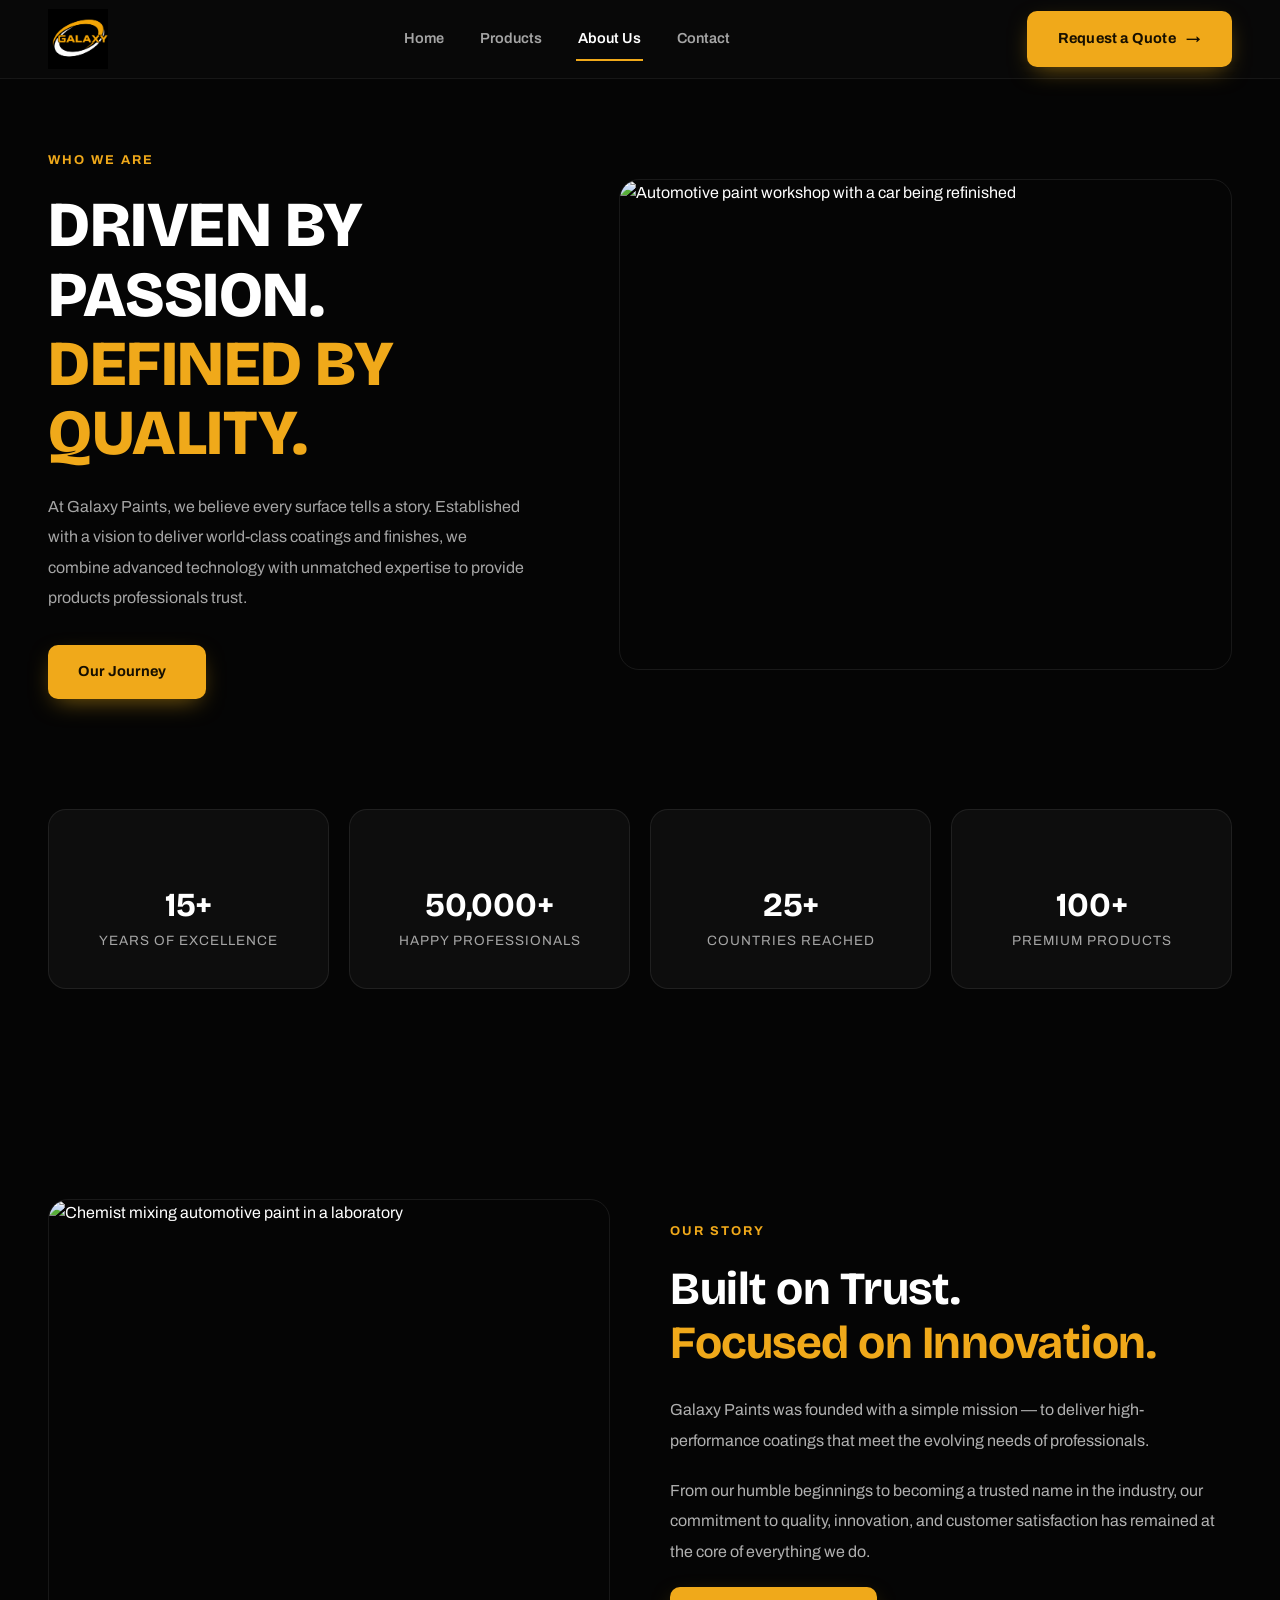
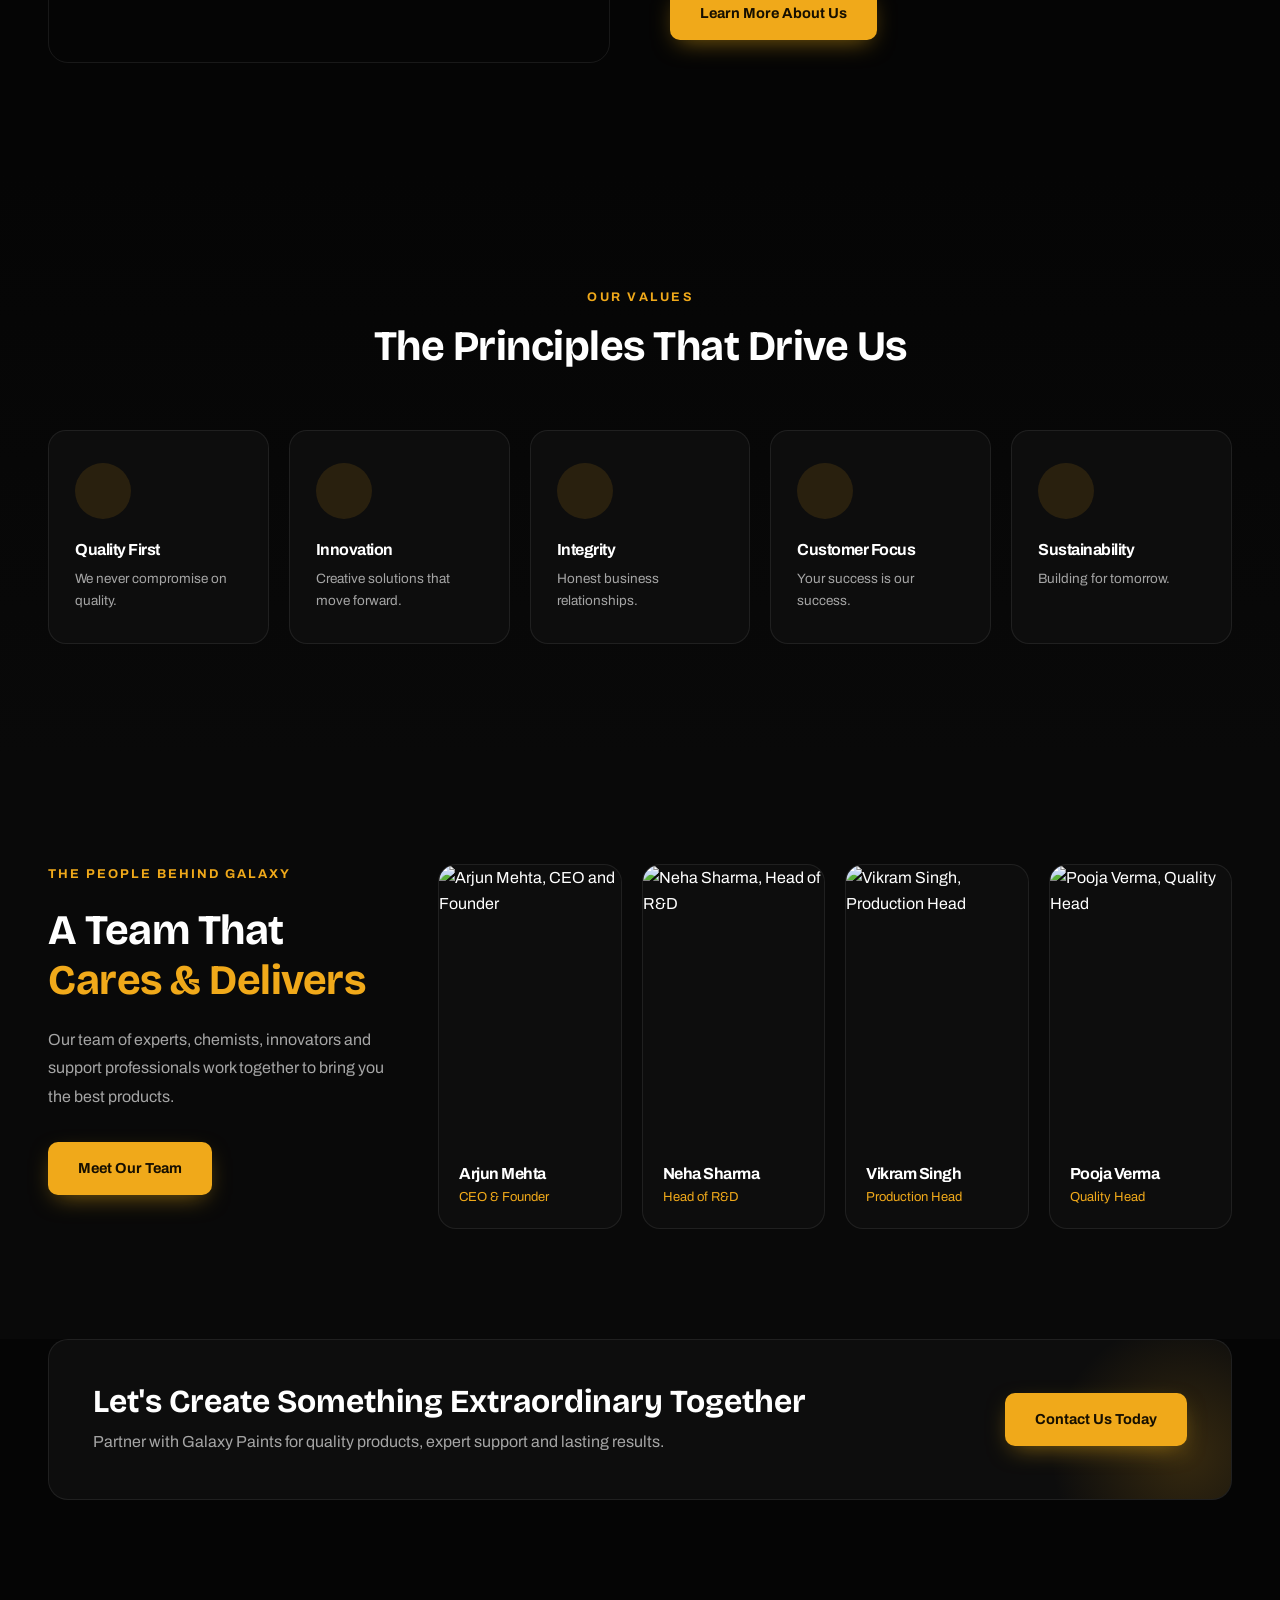
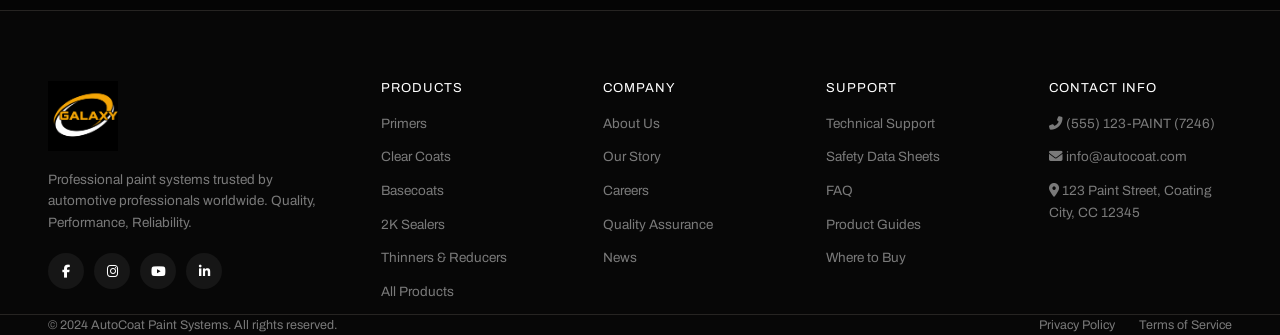
==== about.html @ 232f3007 "first commit" ====
<!DOCTYPE html>
<html lang="en">
<head>
<meta charset="UTF-8">
<meta name="viewport" content="width=device-width, initial-scale=1.0">
<title>About Us — AutoCoat Paint Systems | Professional Automotive Coatings</title>
<link rel="preconnect" href="https://fonts.googleapis.com">
<link rel="preconnect" href="https://fonts.gstatic.com" crossorigin>
<link href="https://fonts.googleapis.com/css2?family=Archivo+Black&family=Archivo:wght@400;500;600;700;800&family=Bricolage+Grotesque:opsz,wght@12..96,400;12..96,500;12..96,600;12..96,700&display=swap" rel="stylesheet">
<link rel="stylesheet" href="https://cdnjs.cloudflare.com/ajax/libs/font-awesome/6.5.1/css/all.min.css">
<link rel="stylesheet" href="https://cdn.jsdelivr.net/npm/remixicon@4.5.0/fonts/remixicon.css">
<link rel="stylesheet" href="https://cdn.jsdelivr.net/npm/swiper@11/swiper-bundle.min.css">
<link rel="stylesheet" href="style.css">
<style>
  /* =========================================================
     DESIGN TOKENS — same industrial black / molten gold system
     used across the Galaxy / AutoCoat site.
  ========================================================== */
  :root{
    --black:#050505;
    --black-soft:#0d0d0d;
    --black-card:#0d0d0d;
    --white:#fff;
    --gold:#f0a91a;
    --gold-light:#ffcf5c;
    --grey:#a5a5a5;
    --grey-dim:#7a7a7a;
    --gray-light:#b0b0b0;
    --border:rgba(255,255,255,.08);
    --radius:18px;
    --font-display:'Bricolage Grotesque', sans-serif;
    --font-heavy:'Archivo Black', sans-serif;
    --font-body:'Archivo', sans-serif;
  }
  *{margin:0;padding:0;box-sizing:border-box;}
  html{scroll-behavior:smooth;}
  body{font-family:var(--font-body);background:var(--black);color:var(--white);line-height:1.6;overflow-x:hidden;}
  img{max-width:100%;display:block;}
  a{text-decoration:none;color:inherit;}
  button{font-family:inherit;cursor:pointer;border:none;}
  h1,h2,h3,h4{font-family:var(--font-display);}
  .container{max-width:1280px;margin:0 auto;padding:0 48px;}

  /* ===== ENTRY / SLIDING SCROLL ANIMATIONS ===== */
  .fade-up{opacity:0;transform:translateY(42px);transition:opacity .9s cubic-bezier(.2,.7,.2,1), transform .9s cubic-bezier(.2,.7,.2,1);}
  .fade-up.in-view{opacity:1;transform:translateY(0);}
  .slide-left{opacity:0;transform:translateX(-60px);transition:opacity .9s cubic-bezier(.2,.7,.2,1), transform .9s cubic-bezier(.2,.7,.2,1);}
  .slide-left.in-view{opacity:1;transform:translateX(0);}
  .slide-right{opacity:0;transform:translateX(60px);transition:opacity .9s cubic-bezier(.2,.7,.2,1), transform .9s cubic-bezier(.2,.7,.2,1);}
  .slide-right.in-view{opacity:1;transform:translateX(0);}
  .zoom-in{opacity:0;transform:scale(.9);transition:opacity .8s ease, transform .8s ease;}
  .zoom-in.in-view{opacity:1;transform:scale(1);}
  .stagger > *{opacity:0;transform:translateY(30px);transition:opacity .65s ease, transform .65s ease;}
  .stagger.in-view > *{opacity:1;transform:translateY(0);}
  .stagger.in-view > *:nth-child(1){transition-delay:.04s;}
  .stagger.in-view > *:nth-child(2){transition-delay:.11s;}
  .stagger.in-view > *:nth-child(3){transition-delay:.18s;}
  .stagger.in-view > *:nth-child(4){transition-delay:.25s;}
  .stagger.in-view > *:nth-child(5){transition-delay:.32s;}

  @media (prefers-reduced-motion: reduce){
    *{animation-duration:.001s !important;transition:none !important;}
    .fade-up,.slide-left,.slide-right,.zoom-in,.stagger > *{opacity:1 !important;transform:none !important;}
  }

  @keyframes floatPulse{
    0%,100%{transform:translateY(0);}
    50%{transform:translateY(-7px);}
  }
  @keyframes heroPop{
    from{opacity:0;transform:translateY(30px);}
    to{opacity:1;transform:translateY(0);}
  }

  .about-page{background:var(--black);color:var(--white);}

  /* ---------- COMMON ---------- */
  .section-label{
    color:var(--gold);
    font-size:.8rem;
    font-weight:700;
    letter-spacing:2px;
    text-transform:uppercase;
    display:block;
    margin-bottom:20px;
  }

  .btn-primary{
    display:inline-flex;
    align-items:center;
    gap:10px;
    background:var(--gold);
    color:#160f00;
    padding:15px 30px;
    border-radius:10px;
    font-weight:700;
    font-size:14.5px;
    text-decoration:none;
    transition:.3s cubic-bezier(.2,.8,.2,1);
  }
  .btn-primary:hover{
    transform:translateY(-3px);
    background:var(--gold-light);
    box-shadow:0 12px 28px rgba(240,169,26,.35);
  }

  .about-hero,
  .story-section,
  .values-section,
  .team-section{
    padding:110px 0;
  }

  /* ---------- HERO ---------- */
  .about-hero{padding-top:150px;}
  .about-grid{
    display:grid;
    grid-template-columns:1fr 1.2fr;
    gap:60px;
    align-items:center;
  }

  .about-content h1{
    font-size:clamp(32px,5.2vw,64px);
    font-weight:800;
    line-height:1.08;
    margin-bottom:25px;
    text-transform:uppercase;
  }

  .about-content h1 span{
    color:var(--gold);
    display:block;
  }

  .about-content p{
    color:var(--grey);
    line-height:1.9;
    margin-bottom:32px;
    max-width:480px;
  }

  .about-image{border-radius:20px;overflow:hidden;border:1px solid var(--border);}
  .about-image img{
    width:100%;height:100%;object-fit:cover;
    aspect-ratio:4/3.2;
    transition:transform .8s ease;
  }
  .about-image:hover img{transform:scale(1.06);}

  /* ---------- STATS ---------- */
  .about-stats{padding-bottom:100px;}
  .stats-grid{
    display:grid;
    grid-template-columns:repeat(4,1fr);
    gap:20px;
  }
  .stat-card{
    background:var(--black-card);
    border:1px solid var(--border);
    border-radius:var(--radius);
    padding:36px 30px;
    text-align:center;
    transition:.35s;
  }
  .stat-card:hover{transform:translateY(-8px);border-color:var(--gold);}
  .stat-card i{
    color:var(--gold);font-size:2rem;
    display:inline-block;animation:floatPulse 3.6s ease-in-out infinite;
  }
  .stat-card h3{
    font-size:2.1rem;margin:16px 0 6px;font-weight:700;
  }
  .stat-card p{color:var(--grey);font-size:13.5px;text-transform:uppercase;letter-spacing:1px;}

  /* ---------- STORY ---------- */
  .story-grid{
    display:grid;
    grid-template-columns:1fr 1fr;
    gap:60px;
    align-items:center;
  }

  .story-image{border-radius:20px;overflow:hidden;border:1px solid var(--border);}
  .story-image img{
    width:100%;height:100%;object-fit:cover;aspect-ratio:4/3.3;
    transition:transform .8s ease;
  }
  .story-image:hover img{transform:scale(1.06);}

  .story-content h2{
    font-size:clamp(28px,3.6vw,46px);
    line-height:1.18;
    margin-bottom:25px;
    font-weight:700;
  }

  .story-content h2 span{
    color:var(--gold);
    display:block;
  }

  .story-content p{
    color:var(--gray-light);
    line-height:1.9;
    margin-bottom:20px;
  }

  /* ---------- VALUES ---------- */
  .values-section{background:linear-gradient(180deg, var(--black), #090909);}
  .section-heading{
    text-align:center;
    margin-bottom:60px;
    max-width:600px;
    margin-left:auto;
    margin-right:auto;
  }

  .section-heading span{
    color:var(--gold);
    font-weight:700;
    font-size:12.5px;
    letter-spacing:2.5px;
    text-transform:uppercase;
  }

  .section-heading h2{
    margin-top:15px;
    font-size:clamp(28px,3.6vw,42px);
    font-weight:700;
  }

  .values-grid{
    display:grid;
    grid-template-columns:repeat(5,1fr);
    gap:20px;
  }

  .value-card{
    background:var(--black-card);
    border:1px solid var(--border);
    border-radius:var(--radius);
    padding:32px 26px;
    transition:.35s;
  }
  .value-card:hover{transform:translateY(-8px);border-color:var(--gold);}

  .value-card i{
    color:var(--gold);font-size:2rem;
    width:56px;height:56px;border-radius:50%;background:rgba(240,169,26,.12);
    display:flex;align-items:center;justify-content:center;
    animation:floatPulse 3.8s ease-in-out infinite;
  }

  .value-card h4{
    margin:22px 0 10px;font-size:16px;font-weight:700;font-family:var(--font-body);
  }
  .value-card p{color:var(--grey);font-size:13.5px;line-height:1.6;}

  /* ---------- TEAM ---------- */
  .team-section{background:#090909;}
  .team-layout{
    display:grid;
    grid-template-columns:350px 1fr;
    gap:40px;
  }

  .team-intro h2{
    font-size:clamp(26px,3.4vw,42px);
    margin-bottom:20px;
    font-weight:700;
    line-height:1.2;
  }

  .team-intro h2 span{
    color:var(--gold);
    display:block;
  }

  .team-intro p{
    color:var(--grey);
    margin-bottom:30px;
    line-height:1.8;
  }

  .team-grid{
    display:grid;
    grid-template-columns:repeat(4,1fr);
    gap:20px;
  }

  .team-card{
    background:var(--black-card);
    border:1px solid var(--border);
    border-radius:var(--radius);
    overflow:hidden;
    transition:.35s;
  }
  .team-card:hover{transform:translateY(-8px);border-color:var(--gold);}

  .team-card img{
    width:100%;
    height:280px;
    object-fit:cover;
    transition:transform .6s ease;
  }
  .team-card:hover img{transform:scale(1.08);}

  .team-card h4{
    padding:20px 20px 4px;
    font-size:16px;
    font-weight:700;
    font-family:var(--font-body);
  }

  .team-card span{
    color:var(--gold);
    display:block;
    padding:0 20px 20px;
    font-size:13px;
  }

  /* ---------- CTA ---------- */
  .about-cta{
    padding-bottom:110px;
  }

  .cta-box{
    position:relative;
    background:var(--black-card);
    border:1px solid var(--border);
    border-radius:20px;
    padding:44px;
    display:flex;
    justify-content:space-between;
    align-items:center;
    gap:30px;
    overflow:hidden;
  }
  .cta-box::before{
    content:"";
    position:absolute;
    inset:auto -8% -60% auto;
    width:280px;height:280px;border-radius:50%;
    background:radial-gradient(circle, rgba(240,169,26,.18), transparent 68%);
    pointer-events:none;
  }

  .cta-box h3{
    font-size:clamp(22px,2.6vw,32px);
    margin-bottom:10px;
    font-weight:700;
    position:relative;
  }

  .cta-box p{color:var(--grey);position:relative;}
  .cta-box a{position:relative;flex:0 0 auto;}

  /* ---------- BACK TO TOP ---------- */
  .back-to-top{
    position:fixed;bottom:26px;right:26px;width:46px;height:46px;border-radius:50%;
    background:var(--gold);color:#160f00;display:flex;align-items:center;justify-content:center;
    font-size:19px;cursor:pointer;opacity:0;visibility:hidden;transition:.3s;z-index:200;
    box-shadow:0 8px 20px rgba(0,0,0,.4);
  }
  .back-to-top.show{opacity:1;visibility:visible;}
  .back-to-top:hover{background:var(--gold-light);transform:translateY(-3px);}
  .back-to-top:focus-visible,a:focus-visible,button:focus-visible{
    outline:2px solid var(--gold);outline-offset:2px;
  }

  /* ---------- MOBILE ---------- */
  @media(max-width:1100px){
    .values-grid{grid-template-columns:repeat(3,1fr);}
  }
  @media(max-width:991px){
    .container{padding:0 28px;}
    .about-hero,.story-section,.values-section,.team-section{padding:80px 0;}
    .about-hero{padding-top:120px;}

    .about-grid,
    .story-grid,
    .team-layout{
      grid-template-columns:1fr;
    }

    .about-content h1{
      font-size:2.6rem;
    }

    .story-content h2,
    .team-intro h2,
    .section-heading h2{
      font-size:2rem;
    }

    .stats-grid{
      grid-template-columns:repeat(2,1fr);
    }

    .values-grid{
      grid-template-columns:repeat(2,1fr);
    }

    .team-grid{
      grid-template-columns:repeat(2,1fr);
    }

    .cta-box{
      flex-direction:column;
      gap:25px;
      text-align:center;
    }
  }

  @media(max-width:576px){
    .container{padding:0 20px;}
    .team-grid{
      grid-template-columns:1fr;
    }

    .stats-grid{
      grid-template-columns:1fr;
    }

    .values-grid{
      grid-template-columns:1fr;
    }

    .about-content h1{
      font-size:2.1rem;
    }
    .about-content p{max-width:none;}
    .cta-box{padding:32px 24px;}
    .team-card img{height:240px;}
  }
</style>
</head>
<body>

<div id="site-header"></div>

<main class="about-page">

    <!-- ABOUT HERO -->
    <section class="about-hero">
        <div class="container">

            <div class="about-grid">

                <div class="about-content slide-left">

                    <span class="section-label">
                        WHO WE ARE
                    </span>

                    <h1>
                        Driven by Passion.
                        <span>Defined by Quality.</span>
                    </h1>

                    <p>
                        At Galaxy Paints, we believe every surface tells a story.
                        Established with a vision to deliver world-class coatings and
                        finishes, we combine advanced technology with unmatched expertise
                        to provide products professionals trust.
                    </p>

                    <a href="#" class="btn-primary">
                        Our Journey
                        <i class="ri-arrow-right-line"></i>
                    </a>

                </div>

                <div class="about-image slide-right">
                    <img src="https://images.unsplash.com/photo-1580273916550-e323be2ae537?w=1000&q=80&auto=format&fit=crop" alt="Automotive paint workshop with a car being refinished">
                </div>

            </div>

        </div>
    </section>

    <!-- STATS -->
    <section class="about-stats">
        <div class="container">

            <div class="stats-grid stagger">

                <div class="stat-card">
                    <i class="ri-trophy-line"></i>
                    <h3>15+</h3>
                    <p>Years of Excellence</p>
                </div>

                <div class="stat-card">
                    <i class="ri-building-4-line"></i>
                    <h3>50,000+</h3>
                    <p>Happy Professionals</p>
                </div>

                <div class="stat-card">
                    <i class="ri-global-line"></i>
                    <h3>25+</h3>
                    <p>Countries Reached</p>
                </div>

                <div class="stat-card">
                    <i class="ri-flask-line"></i>
                    <h3>100+</h3>
                    <p>Premium Products</p>
                </div>

            </div>

        </div>
    </section>

    <!-- STORY -->
    <section class="story-section">

        <div class="container">

            <div class="story-grid">

                <div class="story-image slide-left">
                    <img src="https://images.unsplash.com/photo-1615906655593-ad0386982a0f?w=1000&q=80&auto=format&fit=crop" alt="Chemist mixing automotive paint in a laboratory">
                </div>

                <div class="story-content slide-right">

                    <span class="section-label">
                        OUR STORY
                    </span>

                    <h2>
                        Built on Trust.
                        <span>Focused on Innovation.</span>
                    </h2>

                    <p>
                        Galaxy Paints was founded with a simple mission — to deliver
                        high-performance coatings that meet the evolving needs of
                        professionals.
                    </p>

                    <p>
                        From our humble beginnings to becoming a trusted name in the
                        industry, our commitment to quality, innovation, and customer
                        satisfaction has remained at the core of everything we do.
                    </p>

                    <a href="#" class="btn-primary">
                        Learn More About Us
                    </a>

                </div>

            </div>

        </div>

    </section>

    <!-- VALUES -->
    <section class="values-section">

        <div class="container">

            <div class="section-heading fade-up">
                <span>OUR VALUES</span>
                <h2>The Principles That Drive Us</h2>
            </div>

            <div class="values-grid stagger">

                <div class="value-card">
                    <i class="ri-shield-check-line"></i>
                    <h4>Quality First</h4>
                    <p>We never compromise on quality.</p>
                </div>

                <div class="value-card">
                    <i class="ri-lightbulb-flash-line"></i>
                    <h4>Innovation</h4>
                    <p>Creative solutions that move forward.</p>
                </div>

                <div class="value-card">
                    <i class="ri-hand-heart-line"></i>
                    <h4>Integrity</h4>
                    <p>Honest business relationships.</p>
                </div>

                <div class="value-card">
                    <i class="ri-team-line"></i>
                    <h4>Customer Focus</h4>
                    <p>Your success is our success.</p>
                </div>

                <div class="value-card">
                    <i class="ri-leaf-line"></i>
                    <h4>Sustainability</h4>
                    <p>Building for tomorrow.</p>
                </div>

            </div>

        </div>

    </section>

    <!-- TEAM -->
    <section class="team-section">

        <div class="container">

            <div class="team-layout">

                <div class="team-intro fade-up">

                    <span class="section-label">
                        THE PEOPLE BEHIND GALAXY
                    </span>

                    <h2>
                        A Team That
                        <span>Cares &amp; Delivers</span>
                    </h2>

                    <p>
                        Our team of experts, chemists, innovators and support
                        professionals work together to bring you the best products.
                    </p>

                    <a href="#" class="btn-primary">
                        Meet Our Team
                    </a>

                </div>

                <div class="team-grid stagger">

                    <div class="team-card">
                        <img src="https://images.unsplash.com/photo-1560250097-0b93528c311a?w=500&q=80&auto=format&fit=crop" alt="Arjun Mehta, CEO and Founder">
                        <h4>Arjun Mehta</h4>
                        <span>CEO &amp; Founder</span>
                    </div>

                    <div class="team-card">
                        <img src="https://images.unsplash.com/photo-1573497019940-1c28c88b4f3e?w=500&q=80&auto=format&fit=crop" alt="Neha Sharma, Head of R&D">
                        <h4>Neha Sharma</h4>
                        <span>Head of R&amp;D</span>
                    </div>

                    <div class="team-card">
                        <img src="https://images.unsplash.com/photo-1519085360753-af0119f7cbe7?w=500&q=80&auto=format&fit=crop" alt="Vikram Singh, Production Head">
                        <h4>Vikram Singh</h4>
                        <span>Production Head</span>
                    </div>

                    <div class="team-card">
                        <img src="https://images.unsplash.com/photo-1580489944761-15a19d654956?w=500&q=80&auto=format&fit=crop" alt="Pooja Verma, Quality Head">
                        <h4>Pooja Verma</h4>
                        <span>Quality Head</span>
                    </div>

                </div>

            </div>

        </div>

    </section>

    <!-- CTA -->
    <section class="about-cta">

        <div class="container">

            <div class="cta-box zoom-in">

                <div>
                    <h3>
                        Let's Create Something Extraordinary Together
                    </h3>

                    <p>
                        Partner with Galaxy Paints for quality products,
                        expert support and lasting results.
                    </p>
                </div>

                <a href="#contact" class="btn-primary">
                    Contact Us Today
                </a>

            </div>

        </div>

    </section>

</main>
<div id="site-footer"></div>

<button class="back-to-top" id="backToTop" aria-label="Back to top">&uarr;</button>
<script src="https://cdn.jsdelivr.net/npm/swiper@11/swiper-bundle.min.js"></script>
<script>
  // ===== SCROLL REVEAL (entry + sliding animations) =====
  const revealEls = document.querySelectorAll('.fade-up, .slide-left, .slide-right, .zoom-in, .stagger');
  const observer = new IntersectionObserver((entries) => {
    entries.forEach(entry => {
      if (entry.isIntersecting) {
        entry.target.classList.add('in-view');
        observer.unobserve(entry.target);
      }
    });
  }, { threshold: 0.15 });
  revealEls.forEach(el => observer.observe(el));

  // Hero reveals immediately on load instead of waiting for scroll
  window.addEventListener('load', () => {
    document.querySelectorAll('.about-hero .slide-left, .about-hero .slide-right').forEach(el => el.classList.add('in-view'));
  });

  // ===== SMOOTH SCROLL =====
  document.querySelectorAll('a[href^="#"]').forEach(link => {
    link.addEventListener('click', e => {
      const id = link.getAttribute('href');
      if (id.length > 1) {
        const target = document.querySelector(id);
        if (target) {
          e.preventDefault();
          target.scrollIntoView({ behavior: 'smooth', block: 'start' });
        }
      }
    });
  });

  // ===== BACK TO TOP =====
  const backToTop = document.getElementById('backToTop');
  window.addEventListener('scroll', () => {
    if (window.scrollY > 400) backToTop.classList.add('show');
    else backToTop.classList.remove('show');
  });
  backToTop.addEventListener('click', () => window.scrollTo({ top: 0, behavior: 'smooth' }));
</script>
<script src="script.js"></script>
</body>
</html>
---- style.css ----
/* =========================================================
   AUTOCOAT — Premium Automotive Paint Systems
   ========================================================= */

:root{
  --black:        #0a0a0a;
  --black-soft:    #111111;
  --panel:         #161616;
  --panel-line:    #262422;
  --gold:          #F5B514;
  --gold-bright:   #FFD24A;
  --gold-dim:      #9c7406;
  --white:         #f6f5f2;
  --grey:          #a8a6a1;
  --grey-dim:      #6e6c68;

  --font-display: 'Archivo Black', 'Bricolage Grotesque', sans-serif;
  --font-body: 'Archivo', sans-serif;

  --radius: 10px;
  --container: 1240px;
}

.logo{
    height:60px;
    width:auto;
}

.footer-logo{
    height:70px;
    width:auto;
}

.brand{
    display:flex;
    align-items:center;
}

*{margin:0;padding:0;box-sizing:border-box;}
html{scroll-behavior:smooth;}
body{
  background:var(--black);
  color:var(--white);
  font-family:var(--font-body);
  line-height:1.55;
  -webkit-font-smoothing:antialiased;
  overflow-x:hidden;
}
img{max-width:100%;display:block;}
.container{max-width:var(--container);margin:0 auto;padding:0 24px;}
em{font-style:italic;color:var(--gold);font-weight:400;}
a{color:inherit;text-decoration:none;}

/* Lock scroll while the mobile menu is open */
body.nav-open{overflow:hidden;}

/* ---------- Buttons ---------- */
.btn{
  display:inline-flex;align-items:center;gap:8px;
  padding:14px 28px;font-size:14.5px;font-weight:700;letter-spacing:.2px;
  border-radius:6px;border:1px solid transparent;cursor:pointer;
  transition:transform .25s ease, box-shadow .25s ease, background .25s ease, color .25s ease;
  white-space:nowrap;
}
.btn span{transition:transform .25s ease;}
.btn:hover span{transform:translateX(3px);}
.btn-primary{
  background:linear-gradient(135deg, var(--gold-bright), var(--gold));
  color:#1a1300;
  box-shadow:0 8px 24px -8px rgba(245,181,20,.55);
}
.btn-primary:hover{transform:translateY(-2px);box-shadow:0 14px 30px -8px rgba(245,181,20,.65);}
.btn-outline{background:rgba(255,255,255,.04);border:1px solid #3a3935;color:var(--white);}
.btn-outline:hover{border-color:var(--gold);color:var(--gold);transform:translateY(-2px);}
.btn-block{width:100%;justify-content:center;}

/* ---------- Eyebrow / section heads ---------- */
.eyebrow{
  display:flex;align-items:center;gap:10px;font-size:12.5px;font-weight:800;
  letter-spacing:1.6px;text-transform:uppercase;color:var(--gold);margin-bottom:18px;
}
.eyebrow.center{justify-content:center;}
.eyebrow-bar{width:22px;height:2px;background:var(--gold);display:inline-block;}
.section-head{text-align:center;max-width:640px;margin:0 auto 56px;}
.section-head .eyebrow{justify-content:center;}

h1,h2,h3,h4{font-family:var(--font-display);font-weight:400;line-height:1.1;letter-spacing:-.5px;}
h1{font-size:clamp(36px,5.2vw,58px);margin-bottom:20px;}
h2{font-size:clamp(28px,4vw,42px);margin-bottom:14px;}
h3{font-size:18px;margin-bottom:8px;font-family:var(--font-body);font-weight:700;letter-spacing:0;}
.section-sub,.hero-sub{color:var(--grey);font-size:16px;max-width:520px;}
.section-head .section-sub{margin:0 auto;}

/* =========================================================
   HEADER
   ========================================================= */
.site-header{
  position:fixed;top:0;left:0;right:0;z-index:1000;
  background:rgba(10,10,10,.75);backdrop-filter:blur(14px);
  border-bottom:1px solid rgba(255,255,255,.06);transition:background .3s ease, box-shadow .3s ease;
}
.header-inner{display:flex;align-items:center;justify-content:space-between;height:78px;gap:24px;}
.brand{display:flex;align-items:center;gap:10px;flex-shrink:0;}
.brand-mark{
  width:38px;height:38px;border-radius:8px;
  background:linear-gradient(135deg,var(--gold-bright),var(--gold-dim));
  display:flex;align-items:center;justify-content:center;
  font-family:var(--font-display);font-size:20px;color:#1a1300;
}
.brand-text{font-family:var(--font-display);font-size:15px;letter-spacing:1px;line-height:1.1;}
.brand-text small{font-size:8.5px;color:var(--grey-dim);letter-spacing:2px;font-family:var(--font-body);font-weight:600;}
.main-nav{display:flex;gap:32px;font-size:14.5px;font-weight:600;flex:1;justify-content:center;}
.main-nav a{position:relative;color:var(--grey);padding:6px 2px;transition:color .2s ease;}
.main-nav a:hover,.main-nav a.active{color:var(--white);}
.main-nav a.active::after{content:'';position:absolute;left:0;right:0;bottom:-4px;height:2px;background:var(--gold);}
.header-cta{padding:11px 22px;font-size:13.5px;}

/* Hamburger button + icon-to-X animation */
.nav-toggle{
  display:none;flex-direction:column;justify-content:center;align-items:center;gap:5px;
    width:44px;height:44px;background:rgba(255,255,255,.04);border:1px solid rgba(255,255,255,.08);
    border-radius:12px;cursor:pointer;padding:6px;flex-shrink:0;
    transition:background .2s ease, border-color .2s ease, transform .2s ease;
}
.nav-toggle:hover{background:rgba(255,255,255,.07);border-color:rgba(245,181,20,.25);transform:translateY(-1px);}
.nav-toggle span{width:20px;height:2px;background:var(--white);border-radius:2px;transition:transform .25s ease, opacity .25s ease, background .25s ease, width .25s ease;}
.nav-toggle.active span{background:var(--gold);}
.nav-toggle.active span:nth-child(1){transform:translateY(7px) rotate(45deg);width:22px;}
.nav-toggle.active span:nth-child(2){opacity:0;}
.nav-toggle.active span:nth-child(3){transform:translateY(-7px) rotate(-45deg);width:22px;}

/* Backdrop shown behind the mobile menu */
.nav-backdrop{
  position:fixed;inset:0;top:78px;
    background:rgba(0,0,0,.72);
  opacity:0;visibility:hidden;
  transition:opacity .3s ease, visibility .3s ease;
  z-index:900;
}
.nav-backdrop.show{opacity:1;visibility:visible;}

/* =========================================================
   HERO
   ========================================================= */

.hero{
    position:relative;
    min-height:100vh;
    display:flex;
    align-items:center;
    overflow:hidden;
    padding:120px 0 80px;
}

.hero-video-wrap{
    position:absolute;
    inset:0;
    z-index:0;
}

.hero-video,
.hero-video-wrap img{
    width:100%;
    height:100%;
    object-fit:cover;
    object-position:center center;
}

.video-overlay{
    position:absolute;
    inset:0;
    background:
    linear-gradient(
        90deg,
        rgba(0,0,0,.90) 0%,
        rgba(0,0,0,.75) 35%,
        rgba(0,0,0,.45) 65%,
        rgba(0,0,0,.25) 100%
    );
}

.hero::after{
    content:"";
    position:absolute;
    right:-200px;
    top:50%;
    width:700px;
    height:700px;
    transform:translateY(-50%);
    background:radial-gradient(
        circle,
        rgba(245,181,20,.25),
        transparent 70%
    );
    filter:blur(80px);
    z-index:1;
}

.hero .container{
    position:relative;
    z-index:5;
    width:100%;
}

.hero-copy{
    max-width:650px;
}

.hero-copy h1{
    font-size:clamp(42px,6vw,72px);
    line-height:1.05;
    margin-bottom:24px;
    color:#fff;
    font-weight:800;
}

.hero-copy h1 span{
    color:#F5B514;
}

.hero-sub{
    max-width:560px;
    font-size:17px;
    line-height:1.8;
    color:rgba(255,255,255,.85);
    margin-bottom:36px;
}

.hero-actions{
    display:flex;
    gap:16px;
    flex-wrap:wrap;
}

/* ==========================================
   TABLET
========================================== */

@media (max-width:991px){

    .hero{
        min-height:85vh;
        padding:120px 0 70px;
    }

    .hero-copy{
        max-width:100%;
    }

    .hero-copy h1{
        font-size:52px;
    }
}

/* ==========================================
   MOBILE
========================================== */

@media (max-width:768px){

    .hero{
        min-height:100vh;
        padding:110px 0 60px;
    }

    .video-overlay{
        background:
        linear-gradient(
            180deg,
            rgba(0,0,0,.85) 0%,
            rgba(0,0,0,.70) 40%,
            rgba(0,0,0,.80) 100%
        );
    }

    .hero-copy{
        text-align:center;
    }

    .hero-copy h1{
        font-size:42px;
        line-height:1.1;
    }

    .hero-sub{
        font-size:15px;
        margin-left:auto;
        margin-right:auto;
    }

    .hero-actions{
        flex-direction:column;
        width:100%;
    }

    .hero-actions .btn{
        width:100%;
        justify-content:center;
    }

    .eyebrow{
        justify-content:center;
    }
}

/* ==========================================
   SMALL MOBILE
========================================== */

@media (max-width:480px){

    .hero-copy h1{
        font-size:34px;
    }

    .hero-sub{
        font-size:14px;
    }
}

/* =========================================================
   SECTIONS GENERAL
   ========================================================= */
.section{padding:100px 0;}
.center-cta{text-align:center;margin-top:48px;}

/* =========================================================
   PRODUCTS
   ========================================================= */
.product-card{background:#111;border:1px solid rgba(245,181,20,.15);border-radius:16px;overflow:hidden;transition:.35s ease;}
.product-card.featured{border-color:#F5B514;}
.product-card:hover{transform:translateY(-8px);border-color:#F5B514;box-shadow:0 20px 40px rgba(0,0,0,.45),0 0 30px rgba(245,181,20,.15);}
.product-thumb{height:240px;display:flex;align-items:center;justify-content:center;padding:20px;background:linear-gradient(180deg,#161616 0%,#0c0c0c 100%);}
.product-thumb img{max-height:200px;width:auto;transition:.4s;}
.product-card:hover img{transform:scale(1.05);}
.product-card h3{padding:18px 20px 6px;color:#fff;font-size:20px;}
.product-card p{padding:0 20px;color:#b8b8b8;min-height:50px;font-size:14px;}
.product-link{display:inline-block;padding:14px 20px 20px;color:#F5B514;font-weight:700;font-size:14px;}
.product-link:hover{color:#FFD24A;}

.swiper-button-next,.swiper-button-prev{
  width:46px;height:46px;border-radius:50%;
  background:rgba(255,255,255,.06);backdrop-filter:blur(10px);
  border:1px solid rgba(255,255,255,.08);color:#F5B514;
}
.swiper-button-next:after,.swiper-button-prev:after{font-size:16px;font-weight:700;}
.swiper-button-disabled{opacity:.3 !important;}

@media(max-width:768px){
  .swiper-button-next,.swiper-button-prev{display:none;}
}

/* =========================================================
   CATEGORIES — equal grid
   ========================================================= */
.categories-section .section-head h2{color:#fff;}
.category-grid{display:grid;grid-template-columns:repeat(3,1fr);gap:18px;}
.category-card{position:relative;overflow:hidden;border-radius:16px;display:block;height:240px;transition:.4s;}
.category-card:hover{transform:translateY(-6px);}
.category-card img{width:100%;height:100%;object-fit:cover;transition:.6s;position:absolute;inset:0;}
.category-card:hover img{transform:scale(1.08);}
.category-card::after{content:'';position:absolute;inset:0;background:linear-gradient(180deg, rgba(0,0,0,0) 20%, rgba(0,0,0,.75) 100%);}
.category-content{position:absolute;bottom:20px;left:20px;right:20px;z-index:5;}
.category-content .category-badge{display:inline-block;margin-bottom:8px;color:#FFD24A;font-size:11.5px;font-weight:700;text-transform:uppercase;letter-spacing:1px;}
.category-content h3{color:#fff;font-size:16px;line-height:1.3;margin-bottom:10px;font-weight:700;}
.category-btn{color:#F5B514;font-size:13px;font-weight:700;}

@media(max-width:900px){.category-grid{grid-template-columns:repeat(2,1fr);}}
@media(max-width:576px){.category-grid{grid-template-columns:1fr;}}

/* =========================================================
   WHAT WE OFFER — single row
   ========================================================= */
.offer-section{background:var(--black-soft);}
.offer-row{display:grid;grid-template-columns:repeat(4,1fr);gap:18px;}
.offer-item{
  display:flex;align-items:flex-start;gap:14px;padding:22px;
  background:rgba(255,255,255,.02);border:1px solid rgba(245,181,20,.15);
  border-radius:14px;transition:.3s;
}
.offer-item:hover{border-color:#F5B514;transform:translateY(-4px);}
.offer-icon{
  width:46px;height:46px;flex-shrink:0;display:flex;align-items:center;justify-content:center;
  border-radius:12px;background:rgba(245,181,20,.12);border:1px solid rgba(245,181,20,.3);
  color:#F5B514;font-size:18px;
}
.offer-item h4{color:#fff;font-size:15px;margin-bottom:6px;font-weight:700;}
.offer-item p{color:rgba(255,255,255,.6);font-size:13px;line-height:1.5;}
@media(max-width:900px){.offer-row{grid-template-columns:repeat(2,1fr);}}
@media(max-width:576px){.offer-row{grid-template-columns:1fr;}}

/* =========================================================
   REVIEWS
   ========================================================= */
.reviews-section{padding:100px 0;background:var(--black);overflow:hidden;}
.reviews-heading{text-align:center;margin-bottom:50px;position:relative;}
.reviews-heading span{color:#F5B514;font-size:13px;font-weight:800;letter-spacing:2px;text-transform:uppercase;position:relative;}
.reviews-heading span::before,.reviews-heading span::after{content:'';width:120px;height:1px;background:#F5B514;position:absolute;top:50%;}
.reviews-heading span::before{right:110%;}
.reviews-heading span::after{left:110%;}
@media(max-width:600px){
  .reviews-heading span::before,.reviews-heading span::after{width:40px;}
}
.review-card{background:#0f0f0f;border:1px solid rgba(245,181,20,.25);border-radius:18px;padding:30px;height:100%;transition:.35s ease;}
.review-card:hover{transform:translateY(-8px);border-color:#F5B514;box-shadow:0 15px 35px rgba(0,0,0,.4),0 0 25px rgba(245,181,20,.12);}
.stars{color:#F5B514;font-size:18px;letter-spacing:3px;margin-bottom:18px;}
.review-text{color:#d8d8d8;font-size:14.5px;line-height:1.8;margin-bottom:24px;min-height:100px;}
.review-user{display:flex;align-items:center;gap:14px;}
.review-user img{width:56px;height:56px;border-radius:50%;border:2px solid #F5B514;object-fit:cover;}
.review-user h4{color:#fff;margin-bottom:3px;font-size:15px;}
.review-user span{color:#9a9a9a;font-size:12.5px;}
.reviewsSwiper{padding-bottom:50px;}
.reviewsSwiper .swiper-slide{height:auto;}
.reviewsSwiper .swiper-pagination{bottom:0 !important;}
.reviewsSwiper .swiper-pagination-bullet{width:9px;height:9px;background:#444;opacity:1;}
.reviewsSwiper .swiper-pagination-bullet-active{background:#F5B514;}

/* =========================================================
   CONTACT
   ========================================================= */
.contact-premium{
    position:relative;
    overflow:hidden;
    padding:120px 0;
    background:#050505;
}

.contact-bg{
    position:absolute;
    inset:0;
    z-index:1;
}

.contact-bg img{
    width:100%;
    height:100%;
    object-fit:cover;
}

.contact-overlay{
    position:absolute;
    inset:0;
    z-index:2;
    background:
    linear-gradient(
        90deg,
        rgba(0,0,0,.95) 0%,
        rgba(0,0,0,.92) 35%,
        rgba(0,0,0,.75) 65%,
        rgba(0,0,0,.45) 100%
    );
}

.contact-premium .container{
    position:relative;
    z-index:10;
}

.contact-premium-grid{
    display:grid;
    grid-template-columns:1fr 520px;
    gap:80px;
    align-items:center;
}

/* LEFT SIDE */

.contact-label{
    color:#F5B514;
    font-size:12px;
    font-weight:700;
    letter-spacing:2px;
    text-transform:uppercase;
    display:block;
    margin-bottom:20px;
}

.contact-info h2{
    font-size:52px;
    line-height:1.05;
    margin-bottom:20px;
    color:#fff;
}

.contact-info h2 span{
    display:block;
    color:#F5B514;
}

.contact-info p{
    max-width:450px;
    color:#b5b5b5;
    line-height:1.8;
    margin-bottom:35px;
}

.contact-info ul{
    list-style:none;
    margin-bottom:35px;
}

.contact-info li{
    display:flex;
    align-items:center;
    gap:14px;
    margin-bottom:18px;
    color:#fff;
    font-size:15px;
}

.contact-info li i{
    color:#F5B514;
    width:20px;
}

.contact-btn{
    display:inline-flex;
    align-items:center;
    gap:10px;
    background:#F5B514;
    color:#111;
    padding:14px 28px;
    border-radius:4px;
    font-weight:700;
    transition:.3s;
}

.contact-btn:hover{
    transform:translateY(-3px);
}

/* FORM */

.contact-form-box{
    background:rgba(10,10,10,.55);
    backdrop-filter:blur(18px);
    border:1px solid rgba(245,181,20,.15);
    padding:40px;
}

.contact-form-box h3{
    color:#fff;
    margin-bottom:25px;
    font-size:22px;
}

.contact-form-box form{
    display:flex;
    flex-direction:column;
    gap:15px;
}

.contact-form-box input,
.contact-form-box textarea{
    width:100%;
    background:rgba(255,255,255,.03);
    border:1px solid rgba(255,255,255,.08);
    color:#fff;
    padding:15px;
    font-size:14px;
    font-family:inherit;
}

.contact-form-box input:focus,
.contact-form-box textarea:focus{
    outline:none;
    border-color:#F5B514;
}

.contact-form-box textarea{
    resize:vertical;
    min-height:120px;
}

.contact-form-box button{
    width:max-content;
    border:none;
    cursor:pointer;
    background:#F5B514;
    color:#111;
    font-weight:700;
    padding:14px 24px;
    margin-top:10px;
    display:inline-flex;
    align-items:center;
    gap:8px;
    transition:transform .25s ease, background .25s ease;
}

.contact-form-box button:hover{
    transform:translateY(-2px);
}

/* Success banner shown after the contact form is submitted */
.form-success{
    display:none;
    align-items:center;
    gap:10px;
    margin-top:16px;
    padding:14px 16px;
    border-radius:6px;
    background:rgba(58,197,105,.12);
    border:1px solid rgba(58,197,105,.4);
    color:#6fe396;
    font-size:13.5px;
    font-weight:600;
}
.form-success.show{display:flex;}

/* MOBILE */

@media(max-width:991px){

    .contact-premium-grid{
        grid-template-columns:1fr;
        gap:50px;
    }

    .contact-info{
        text-align:center;
    }

    .contact-info p{
        margin-left:auto;
        margin-right:auto;
    }

    .contact-info ul{
        display:inline-block;
        text-align:left;
    }

    .contact-info h2{
        font-size:40px;
    }

    .contact-btn{
        margin:auto;
    }

    .contact-form-box button{
        width:100%;
        justify-content:center;
    }
}

@media(max-width:576px){

    .contact-premium{
        padding:80px 0;
    }

    .contact-form-box{
        padding:25px;
    }

    .contact-info h2{
        font-size:32px;
    }
}

/* =========================================================
   FOOTER
   ========================================================= */
.site-footer{background:#070707;border-top:1px solid var(--panel-line);padding:70px 0 0;}
.footer-grid{display:grid;grid-template-columns:1.6fr 1fr 1fr 1fr 1fr;gap:40px;padding-bottom:50px;border-bottom:1px solid var(--panel-line);}
.footer-brand p{color:var(--grey-dim);font-size:13.5px;margin:18px 0 20px;max-width:280px;}
.social-row{display:flex;gap:10px;}
.social-row a{width:36px;height:36px;border-radius:50%;background:var(--panel);display:flex;align-items:center;justify-content:center;transition:background .2s ease, color .2s ease;color:var(--white);font-size:13px;}
.social-row a:hover{background:var(--gold);color:#1a1300;}
.footer-col h4{font-family:var(--font-body);font-size:13px;letter-spacing:1px;text-transform:uppercase;color:var(--white);margin-bottom:18px;}
.footer-col a,.footer-col p{display:block;color:var(--grey-dim);font-size:13.5px;margin-bottom:12px;transition:color .2s ease;}
.footer-col a:hover{color:var(--gold);}
.footer-bottom{display:flex;justify-content:space-between;align-items:center;padding:24px 0;font-size:12.5px;color:var(--grey-dim);}
.footer-legal{display:flex;gap:24px;}
.footer-legal a:hover{color:var(--gold);}

@media(max-width:640px){
  .footer-grid{grid-template-columns:1fr 1fr;}
  .footer-brand{grid-column:1/-1;}
  .footer-bottom{flex-direction:column;gap:14px;text-align:center;}
}

/* =========================================================
   BACK TO TOP
   ========================================================= */
.back-to-top{
  position:fixed;bottom:28px;right:28px;width:46px;height:46px;border-radius:50%;
  background:var(--gold);color:#1a1300;border:none;font-size:18px;cursor:pointer;
  opacity:0;pointer-events:none;transform:translateY(10px);
  transition:opacity .3s ease, transform .3s ease;z-index:900;
  box-shadow:0 10px 24px -8px rgba(245,181,20,.6);
}
.back-to-top.show{opacity:1;pointer-events:auto;transform:translateY(0);}

/* =========================================================
   REVEAL ANIMATION
   ========================================================= */
[data-reveal]{opacity:0;transform:translateY(28px);transition:opacity .7s ease, transform .7s ease;}
[data-reveal].in-view{opacity:1;transform:translateY(0);}
@media (prefers-reduced-motion: reduce){[data-reveal]{opacity:1;transform:none;transition:none;}}

/* =========================================================
   RESPONSIVE NAV
   ========================================================= */
@media (max-width:900px){
  .main-nav{
        position:fixed;top:78px;left:12px;right:12px;width:auto;
        background:linear-gradient(180deg, rgba(18,18,18,.99) 0%, rgba(10,10,10,.99) 100%);
        backdrop-filter:blur(18px);
        flex-direction:column;align-items:flex-start;padding:22px 24px 28px;gap:10px;
        border-bottom:1px solid rgba(255,255,255,.08);
        transform:translateY(-8px);opacity:0;visibility:hidden;transition:transform .25s ease, opacity .25s ease, visibility 0s linear .25s;
        max-height:calc(100vh - 78px);overflow-y:auto;z-index:1100;
        box-shadow:0 20px 42px rgba(0,0,0,.55);
        border-radius:0 0 22px 22px;
        pointer-events:none;
  }
    .main-nav.open{transform:translateY(0);opacity:1;visibility:visible;transition:transform .25s ease, opacity .25s ease;pointer-events:auto;}
    .main-nav a{
        width:100%;padding:14px 14px;font-size:15px;letter-spacing:.2px;
        border-radius:12px;background:rgba(255,255,255,.02);
        border:1px solid transparent;
    }
    .main-nav a:hover,.main-nav a.active{
        background:rgba(245,181,20,.08);
        border-color:rgba(245,181,20,.18);
    }
    .main-nav a.active::after{display:none;}
    .nav-toggle{display:flex;}
  .header-cta{display:none;}
}

@media (max-width:600px){
  .header-inner{height:68px;}
  .nav-backdrop{top:68px;}
    .main-nav{
                top:78px;
                left:10px;
                right:10px;
        max-height:calc(100vh - 68px);
                padding:16px 16px 22px;
                gap:8px;
                border-radius:0 0 18px 18px;
    }
  .brand-text{font-size:13px;}
  .brand-mark{width:34px;height:34px;font-size:17px;}
        .nav-toggle{width:40px;height:40px;border-radius:11px;}
    .nav-toggle span{width:18px;}
}
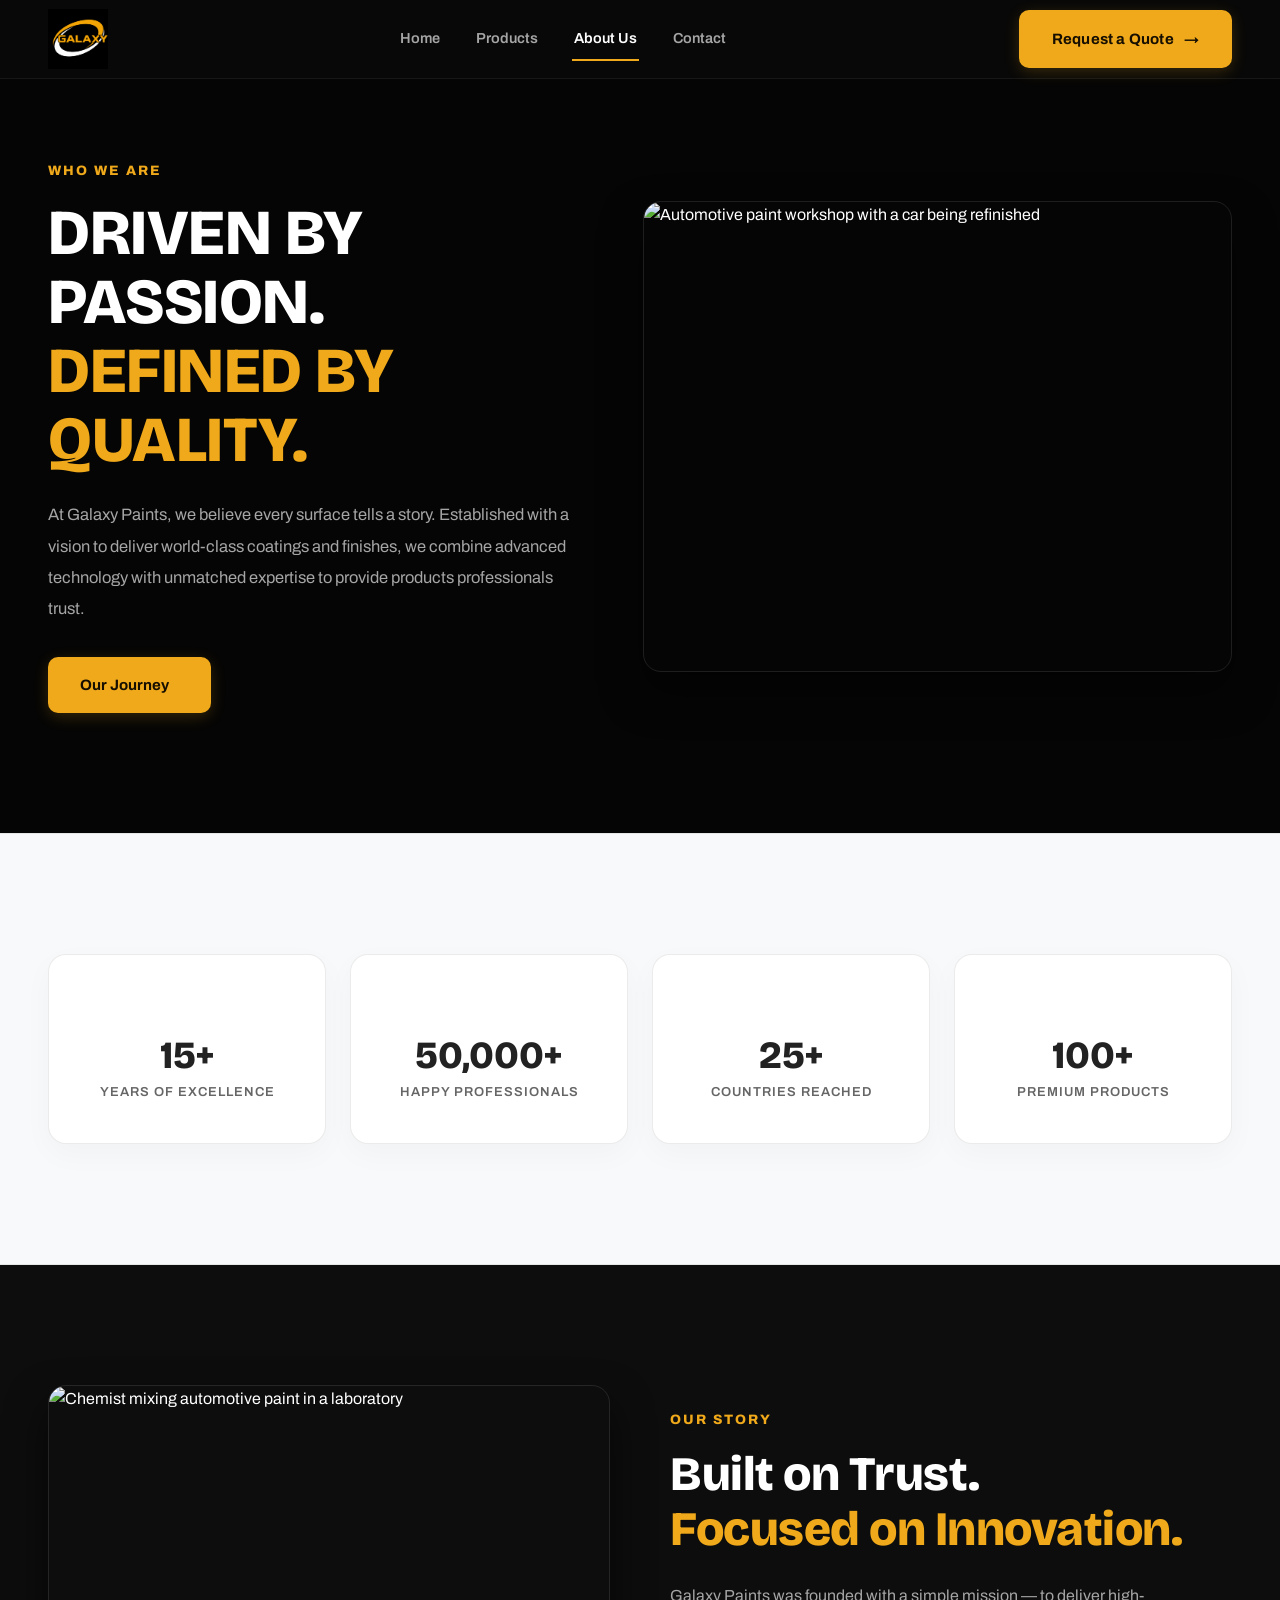
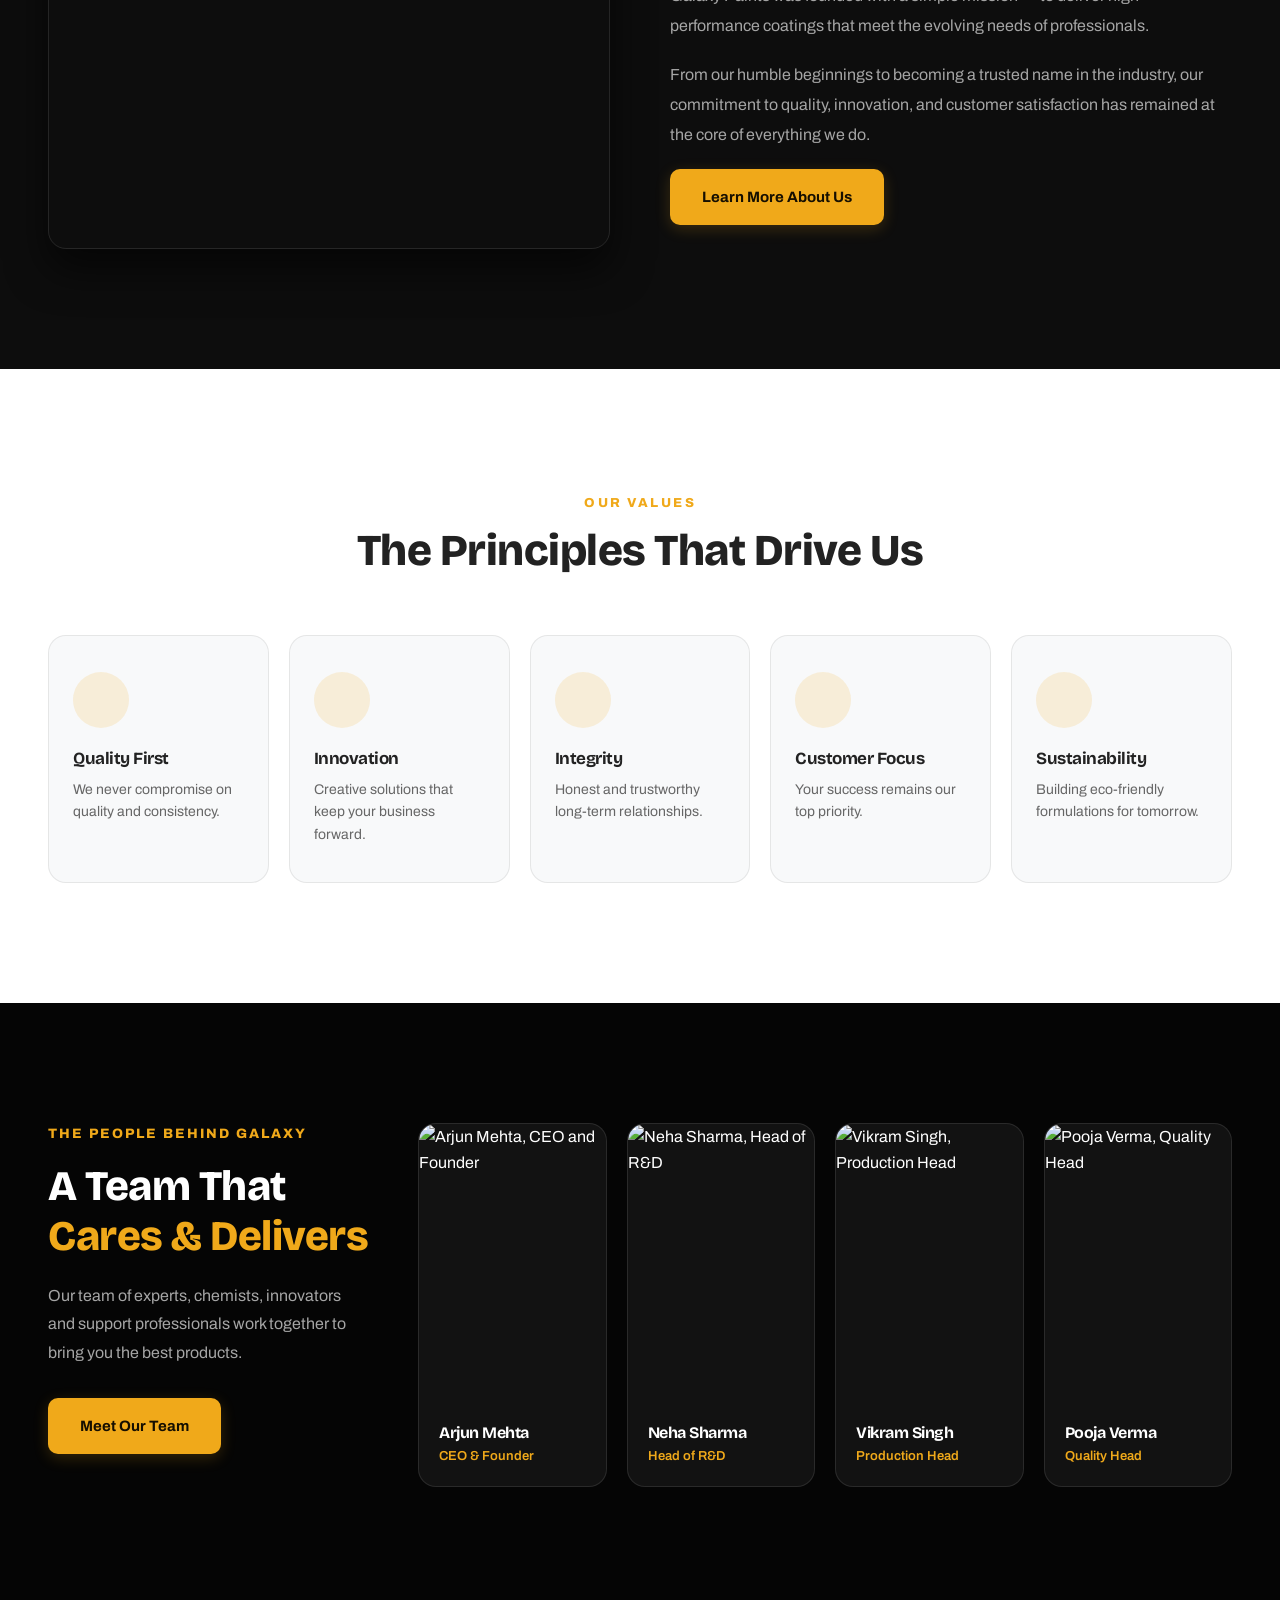
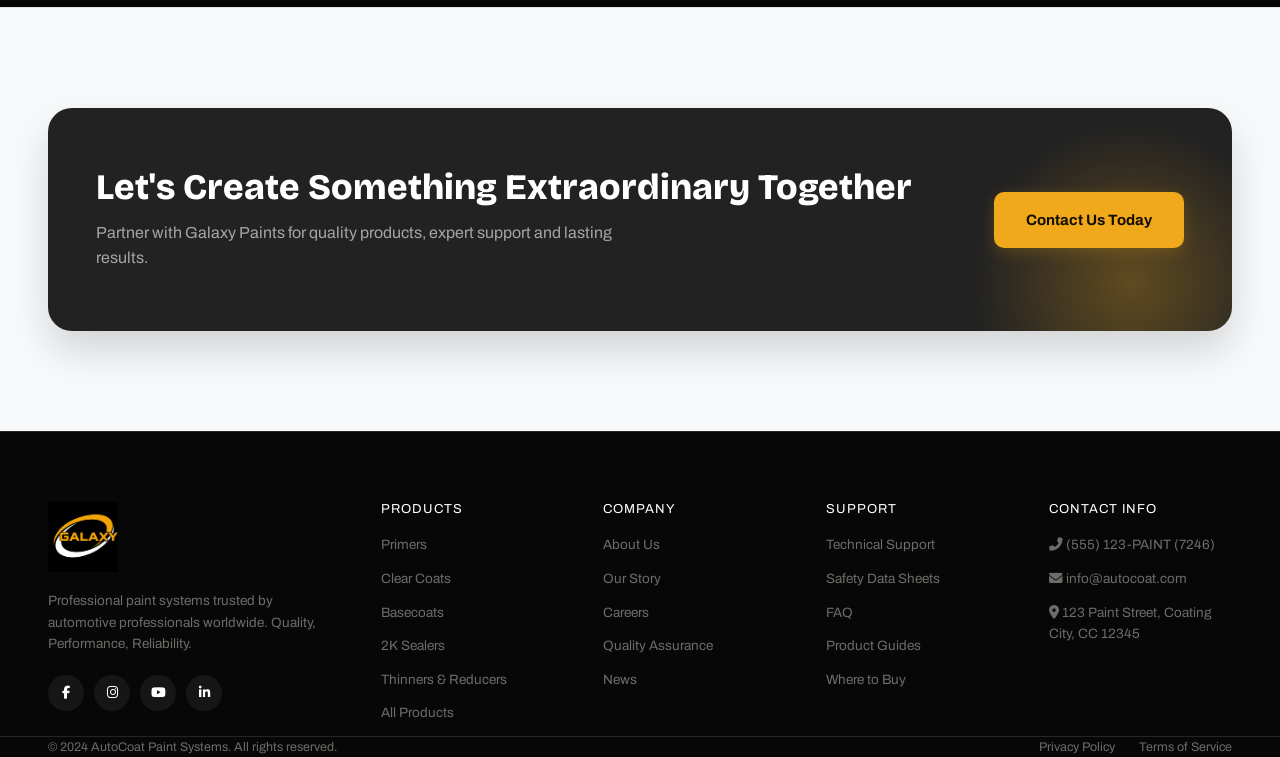
==== commit aa576206: "update" ====
--- a/about.html
+++ b/about.html
@@ -3,7 +3,7 @@
 <head>
 <meta charset="UTF-8">
 <meta name="viewport" content="width=device-width, initial-scale=1.0">
-<title>About Us — AutoCoat Paint Systems | Professional Automotive Coatings</title>
+<title>AutoCoat Paint Systems | Professional Automotive Coatings</title>
 <link rel="preconnect" href="https://fonts.googleapis.com">
 <link rel="preconnect" href="https://fonts.gstatic.com" crossorigin>
 <link href="https://fonts.googleapis.com/css2?family=Archivo+Black&family=Archivo:wght@400;500;600;700;800&family=Bricolage+Grotesque:opsz,wght@12..96,400;12..96,500;12..96,600;12..96,700&display=swap" rel="stylesheet">
@@ -13,25 +13,28 @@
 <link rel="stylesheet" href="style.css">
 <style>
   /* =========================================================
-     DESIGN TOKENS — same industrial black / molten gold system
-     used across the Galaxy / AutoCoat site.
+     DESIGN TOKENS — High Contrast Black & White Alternating System
   ========================================================== */
   :root{
-    --black:#050505;
-    --black-soft:#0d0d0d;
-    --black-card:#0d0d0d;
-    --white:#fff;
-    --gold:#f0a91a;
-    --gold-light:#ffcf5c;
-    --grey:#a5a5a5;
-    --grey-dim:#7a7a7a;
-    --gray-light:#b0b0b0;
-    --border:rgba(255,255,255,.08);
-    --radius:18px;
-    --font-display:'Bricolage Grotesque', sans-serif;
-    --font-heavy:'Archivo Black', sans-serif;
-    --font-body:'Archivo', sans-serif;
-  }
+    --black: #050505;
+    --black-soft: #0d0d0d;
+    --black-card: #121212;
+    --white: #ffffff;
+    --white-soft: #f8f9fa;
+    --white-card: #ffffff;
+    --gold: #f0a91a;
+    --gold-light: #ffcf5c;
+    --grey-dark: #222222;
+    --grey-muted: #666666;
+    --grey: #a5a5a5;
+    --border-dark: rgba(255,255,255,.1);
+    --border-light: rgba(0,0,0,.08);
+    --radius: 18px;
+    --font-display: 'Bricolage Grotesque', sans-serif;
+    --font-heavy: 'Archivo Black', sans-serif;
+    --font-body: 'Archivo', sans-serif;
+  }
+
   *{margin:0;padding:0;box-sizing:border-box;}
   html{scroll-behavior:smooth;}
   body{font-family:var(--font-body);background:var(--black);color:var(--white);line-height:1.6;overflow-x:hidden;}
@@ -41,7 +44,7 @@
   h1,h2,h3,h4{font-family:var(--font-display);}
   .container{max-width:1280px;margin:0 auto;padding:0 48px;}
 
-  /* ===== ENTRY / SLIDING SCROLL ANIMATIONS ===== */
+  /* ===== ANIMATIONS ===== */
   .fade-up{opacity:0;transform:translateY(42px);transition:opacity .9s cubic-bezier(.2,.7,.2,1), transform .9s cubic-bezier(.2,.7,.2,1);}
   .fade-up.in-view{opacity:1;transform:translateY(0);}
   .slide-left{opacity:0;transform:translateX(-60px);transition:opacity .9s cubic-bezier(.2,.7,.2,1), transform .9s cubic-bezier(.2,.7,.2,1);}
@@ -67,22 +70,16 @@
     0%,100%{transform:translateY(0);}
     50%{transform:translateY(-7px);}
   }
-  @keyframes heroPop{
-    from{opacity:0;transform:translateY(30px);}
-    to{opacity:1;transform:translateY(0);}
-  }
-
-  .about-page{background:var(--black);color:var(--white);}
-
-  /* ---------- COMMON ---------- */
+
+  /* ---------- BUTTONS & LABELS ---------- */
   .section-label{
     color:var(--gold);
-    font-size:.8rem;
-    font-weight:700;
+    font-size:.85rem;
+    font-weight:800;
     letter-spacing:2px;
     text-transform:uppercase;
     display:block;
-    margin-bottom:20px;
+    margin-bottom:16px;
   }
 
   .btn-primary{
@@ -91,213 +88,265 @@
     gap:10px;
     background:var(--gold);
     color:#160f00;
-    padding:15px 30px;
+    padding:16px 32px;
     border-radius:10px;
     font-weight:700;
-    font-size:14.5px;
+    font-size:15px;
     text-decoration:none;
     transition:.3s cubic-bezier(.2,.8,.2,1);
+    box-shadow:0 4px 15px rgba(240,169,26,.2);
   }
   .btn-primary:hover{
     transform:translateY(-3px);
     background:var(--gold-light);
-    box-shadow:0 12px 28px rgba(240,169,26,.35);
-  }
-
-  .about-hero,
-  .story-section,
-  .values-section,
-  .team-section{
-    padding:110px 0;
-  }
-
-  /* ---------- HERO ---------- */
-  .about-hero{padding-top:150px;}
+    box-shadow:0 12px 28px rgba(240,169,26,.4);
+  }
+
+  .section-padding{padding:120px 0;}
+
+  /* =========================================================
+     ALTERNATING BG SCHEME:
+     1. HERO: Black
+     2. STATS: White
+     3. STORY: Black
+     4. VALUES: White
+     5. TEAM: Black
+     6. CTA: White
+  ========================================================== */
+
+  /* ---------- SECTION 1: HERO (BLACK) ---------- */
+  .hero-section{
+    background:var(--black);
+    color:var(--white);
+    padding-top:160px;
+    padding-bottom:120px;
+  }
   .about-grid{
     display:grid;
-    grid-template-columns:1fr 1.2fr;
+    grid-template-columns:1fr 1.1fr;
     gap:60px;
     align-items:center;
   }
-
   .about-content h1{
-    font-size:clamp(32px,5.2vw,64px);
+    font-size:clamp(36px,5.5vw,64px);
     font-weight:800;
     line-height:1.08;
     margin-bottom:25px;
     text-transform:uppercase;
   }
-
   .about-content h1 span{
     color:var(--gold);
     display:block;
   }
-
   .about-content p{
     color:var(--grey);
     line-height:1.9;
     margin-bottom:32px;
-    max-width:480px;
-  }
-
-  .about-image{border-radius:20px;overflow:hidden;border:1px solid var(--border);}
+    font-size:16.5px;
+  }
+  .about-image{
+    border-radius:var(--radius);
+    overflow:hidden;
+    border:1px solid var(--border-dark);
+    box-shadow:0 20px 40px rgba(0,0,0,.5);
+  }
   .about-image img{
     width:100%;height:100%;object-fit:cover;
     aspect-ratio:4/3.2;
     transition:transform .8s ease;
   }
-  .about-image:hover img{transform:scale(1.06);}
-
-  /* ---------- STATS ---------- */
-  .about-stats{padding-bottom:100px;}
+  .about-image:hover img{transform:scale(1.05);}
+
+  /* ---------- SECTION 2: STATS (WHITE) ---------- */
+  .stats-section{
+    background:var(--white-soft);
+    color:var(--grey-dark);
+    border-top:1px solid var(--border-light);
+    border-bottom:1px solid var(--border-light);
+  }
   .stats-grid{
     display:grid;
     grid-template-columns:repeat(4,1fr);
-    gap:20px;
+    gap:24px;
   }
   .stat-card{
-    background:var(--black-card);
-    border:1px solid var(--border);
+    background:var(--white-card);
+    border:1px solid var(--border-light);
     border-radius:var(--radius);
-    padding:36px 30px;
+    padding:40px 30px;
     text-align:center;
     transition:.35s;
-  }
-  .stat-card:hover{transform:translateY(-8px);border-color:var(--gold);}
+    box-shadow:0 10px 30px rgba(0,0,0,.03);
+  }
+  .stat-card:hover{
+    transform:translateY(-8px);
+    border-color:var(--gold);
+    box-shadow:0 15px 35px rgba(0,0,0,.08);
+  }
   .stat-card i{
-    color:var(--gold);font-size:2rem;
-    display:inline-block;animation:floatPulse 3.6s ease-in-out infinite;
+    color:var(--gold);
+    font-size:2.2rem;
+    display:inline-block;
+    animation:floatPulse 3.6s ease-in-out infinite;
   }
   .stat-card h3{
-    font-size:2.1rem;margin:16px 0 6px;font-weight:700;
-  }
-  .stat-card p{color:var(--grey);font-size:13.5px;text-transform:uppercase;letter-spacing:1px;}
-
-  /* ---------- STORY ---------- */
+    font-size:2.4rem;
+    margin:14px 0 6px;
+    font-weight:800;
+    color:var(--grey-dark);
+  }
+  .stat-card p{
+    color:var(--grey-muted);
+    font-size:13px;
+    text-transform:uppercase;
+    letter-spacing:1px;
+    font-weight:600;
+  }
+
+  /* ---------- SECTION 3: STORY (BLACK) ---------- */
+  .story-section{
+    background:var(--black-soft);
+    color:var(--white);
+  }
   .story-grid{
     display:grid;
     grid-template-columns:1fr 1fr;
     gap:60px;
     align-items:center;
   }
-
-  .story-image{border-radius:20px;overflow:hidden;border:1px solid var(--border);}
+  .story-image{
+    border-radius:var(--radius);
+    overflow:hidden;
+    border:1px solid var(--border-dark);
+    box-shadow:0 20px 40px rgba(0,0,0,.6);
+  }
   .story-image img{
-    width:100%;height:100%;object-fit:cover;aspect-ratio:4/3.3;
+    width:100%;height:100%;object-fit:cover;
+    aspect-ratio:4/3.3;
     transition:transform .8s ease;
   }
-  .story-image:hover img{transform:scale(1.06);}
-
+  .story-image:hover img{transform:scale(1.05);}
   .story-content h2{
-    font-size:clamp(28px,3.6vw,46px);
-    line-height:1.18;
-    margin-bottom:25px;
-    font-weight:700;
-  }
-
+    font-size:clamp(30px,3.8vw,48px);
+    line-height:1.15;
+    margin-bottom:24px;
+    font-weight:800;
+  }
   .story-content h2 span{
     color:var(--gold);
     display:block;
   }
-
   .story-content p{
-    color:var(--gray-light);
-    line-height:1.9;
+    color:var(--grey);
+    line-height:1.85;
     margin-bottom:20px;
-  }
-
-  /* ---------- VALUES ---------- */
-  .values-section{background:linear-gradient(180deg, var(--black), #090909);}
+    font-size:16px;
+  }
+
+  /* ---------- SECTION 4: VALUES (WHITE) ---------- */
+  .values-section{
+    background:var(--white);
+    color:var(--grey-dark);
+  }
   .section-heading{
     text-align:center;
     margin-bottom:60px;
-    max-width:600px;
+    max-width:640px;
     margin-left:auto;
     margin-right:auto;
   }
-
   .section-heading span{
     color:var(--gold);
-    font-weight:700;
-    font-size:12.5px;
+    font-weight:800;
+    font-size:13px;
     letter-spacing:2.5px;
     text-transform:uppercase;
   }
-
   .section-heading h2{
-    margin-top:15px;
-    font-size:clamp(28px,3.6vw,42px);
-    font-weight:700;
-  }
-
+    margin-top:12px;
+    font-size:clamp(30px,3.6vw,44px);
+    font-weight:800;
+    color:var(--grey-dark);
+  }
   .values-grid{
     display:grid;
     grid-template-columns:repeat(5,1fr);
     gap:20px;
   }
-
   .value-card{
-    background:var(--black-card);
-    border:1px solid var(--border);
+    background:var(--white-soft);
+    border:1px solid var(--border-light);
     border-radius:var(--radius);
-    padding:32px 26px;
+    padding:36px 24px;
     transition:.35s;
   }
-  .value-card:hover{transform:translateY(-8px);border-color:var(--gold);}
-
+  .value-card:hover{
+    transform:translateY(-8px);
+    border-color:var(--gold);
+    box-shadow:0 12px 30px rgba(0,0,0,.06);
+  }
   .value-card i{
-    color:var(--gold);font-size:2rem;
-    width:56px;height:56px;border-radius:50%;background:rgba(240,169,26,.12);
+    color:var(--gold);
+    font-size:2rem;
+    width:56px;height:56px;
+    border-radius:50%;
+    background:rgba(240,169,26,.15);
     display:flex;align-items:center;justify-content:center;
     animation:floatPulse 3.8s ease-in-out infinite;
   }
-
   .value-card h4{
-    margin:22px 0 10px;font-size:16px;font-weight:700;font-family:var(--font-body);
-  }
-  .value-card p{color:var(--grey);font-size:13.5px;line-height:1.6;}
-
-  /* ---------- TEAM ---------- */
-  .team-section{background:#090909;}
+    margin:22px 0 10px;
+    font-size:17px;
+    font-weight:700;
+    color:var(--grey-dark);
+  }
+  .value-card p{
+    color:var(--grey-muted);
+    font-size:14px;
+    line-height:1.6;
+  }
+
+  /* ---------- SECTION 5: TEAM (BLACK) ---------- */
+  .team-section{
+    background:var(--black);
+    color:var(--white);
+  }
   .team-layout{
     display:grid;
-    grid-template-columns:350px 1fr;
-    gap:40px;
-  }
-
+    grid-template-columns:320px 1fr;
+    gap:50px;
+  }
   .team-intro h2{
-    font-size:clamp(26px,3.4vw,42px);
+    font-size:clamp(28px,3.4vw,42px);
     margin-bottom:20px;
-    font-weight:700;
+    font-weight:800;
     line-height:1.2;
   }
-
   .team-intro h2 span{
     color:var(--gold);
     display:block;
   }
-
   .team-intro p{
     color:var(--grey);
     margin-bottom:30px;
     line-height:1.8;
   }
-
   .team-grid{
     display:grid;
     grid-template-columns:repeat(4,1fr);
     gap:20px;
   }
-
   .team-card{
     background:var(--black-card);
-    border:1px solid var(--border);
+    border:1px solid var(--border-dark);
     border-radius:var(--radius);
     overflow:hidden;
     transition:.35s;
   }
-  .team-card:hover{transform:translateY(-8px);border-color:var(--gold);}
-
+  .team-card:hover{
+    transform:translateY(-8px);
+    border-color:var(--gold);
+  }
   .team-card img{
     width:100%;
     height:280px;
@@ -305,133 +354,98 @@
     transition:transform .6s ease;
   }
   .team-card:hover img{transform:scale(1.08);}
-
   .team-card h4{
     padding:20px 20px 4px;
     font-size:16px;
     font-weight:700;
-    font-family:var(--font-body);
-  }
-
+  }
   .team-card span{
     color:var(--gold);
     display:block;
     padding:0 20px 20px;
     font-size:13px;
-  }
-
-  /* ---------- CTA ---------- */
-  .about-cta{
-    padding-bottom:110px;
-  }
-
+    font-weight:600;
+  }
+
+  /* ---------- SECTION 6: CTA (WHITE) ---------- */
+  .cta-section{
+    background:var(--white-soft);
+    padding:100px 0;
+    border-top:1px solid var(--border-light);
+  }
   .cta-box{
     position:relative;
-    background:var(--black-card);
-    border:1px solid var(--border);
-    border-radius:20px;
-    padding:44px;
+    background:var(--grey-dark);
+    color:var(--white);
+    border-radius:24px;
+    padding:60px 48px;
     display:flex;
     justify-content:space-between;
     align-items:center;
     gap:30px;
     overflow:hidden;
+    box-shadow:0 20px 40px rgba(0,0,0,.15);
   }
   .cta-box::before{
     content:"";
     position:absolute;
-    inset:auto -8% -60% auto;
-    width:280px;height:280px;border-radius:50%;
-    background:radial-gradient(circle, rgba(240,169,26,.18), transparent 68%);
+    inset:auto -5% -50% auto;
+    width:320px;height:320px;border-radius:50%;
+    background:radial-gradient(circle, rgba(240,169,26,.3), transparent 70%);
     pointer-events:none;
   }
-
   .cta-box h3{
-    font-size:clamp(22px,2.6vw,32px);
-    margin-bottom:10px;
-    font-weight:700;
+    font-size:clamp(24px,2.8vw,36px);
+    margin-bottom:12px;
+    font-weight:800;
     position:relative;
   }
-
-  .cta-box p{color:var(--grey);position:relative;}
+  .cta-box p{
+    color:var(--grey);
+    position:relative;
+    font-size:16px;
+    max-width:540px;
+  }
   .cta-box a{position:relative;flex:0 0 auto;}
 
   /* ---------- BACK TO TOP ---------- */
   .back-to-top{
-    position:fixed;bottom:26px;right:26px;width:46px;height:46px;border-radius:50%;
+    position:fixed;bottom:26px;right:26px;width:48px;height:48px;border-radius:50%;
     background:var(--gold);color:#160f00;display:flex;align-items:center;justify-content:center;
-    font-size:19px;cursor:pointer;opacity:0;visibility:hidden;transition:.3s;z-index:200;
-    box-shadow:0 8px 20px rgba(0,0,0,.4);
+    font-size:20px;cursor:pointer;opacity:0;visibility:hidden;transition:.3s;z-index:200;
+    box-shadow:0 8px 20px rgba(0,0,0,.3);
   }
   .back-to-top.show{opacity:1;visibility:visible;}
   .back-to-top:hover{background:var(--gold-light);transform:translateY(-3px);}
-  .back-to-top:focus-visible,a:focus-visible,button:focus-visible{
-    outline:2px solid var(--gold);outline-offset:2px;
-  }
-
-  /* ---------- MOBILE ---------- */
+
+  /* ---------- RESPONSIVE MEDIA QUERIES ---------- */
   @media(max-width:1100px){
     .values-grid{grid-template-columns:repeat(3,1fr);}
   }
   @media(max-width:991px){
     .container{padding:0 28px;}
-    .about-hero,.story-section,.values-section,.team-section{padding:80px 0;}
-    .about-hero{padding-top:120px;}
-
-    .about-grid,
-    .story-grid,
-    .team-layout{
+    .section-padding{padding:80px 0;}
+    .hero-section{padding-top:120px;padding-bottom:80px;}
+
+    .about-grid, .story-grid, .team-layout{
       grid-template-columns:1fr;
     }
-
-    .about-content h1{
-      font-size:2.6rem;
-    }
-
-    .story-content h2,
-    .team-intro h2,
-    .section-heading h2{
-      font-size:2rem;
-    }
-
-    .stats-grid{
-      grid-template-columns:repeat(2,1fr);
-    }
-
-    .values-grid{
-      grid-template-columns:repeat(2,1fr);
-    }
-
-    .team-grid{
-      grid-template-columns:repeat(2,1fr);
-    }
+    .about-content h1{font-size:2.8rem;}
+    .story-content h2, .team-intro h2, .section-heading h2{font-size:2.2rem;}
+    .stats-grid, .values-grid, .team-grid{grid-template-columns:repeat(2,1fr);}
 
     .cta-box{
       flex-direction:column;
-      gap:25px;
+      gap:30px;
       text-align:center;
+      padding:40px 28px;
     }
   }
 
   @media(max-width:576px){
     .container{padding:0 20px;}
-    .team-grid{
-      grid-template-columns:1fr;
-    }
-
-    .stats-grid{
-      grid-template-columns:1fr;
-    }
-
-    .values-grid{
-      grid-template-columns:1fr;
-    }
-
-    .about-content h1{
-      font-size:2.1rem;
-    }
-    .about-content p{max-width:none;}
-    .cta-box{padding:32px 24px;}
+    .stats-grid, .values-grid, .team-grid{grid-template-columns:1fr;}
+    .about-content h1{font-size:2.2rem;}
     .team-card img{height:240px;}
   }
 </style>
@@ -440,37 +454,20 @@
 
 <div id="site-header"></div>
 
-<main class="about-page">
-
-    <!-- ABOUT HERO -->
-    <section class="about-hero">
+<main>
+
+    <!-- SECTION 1: HERO (BLACK BACKGROUND) -->
+    <section class="hero-section">
         <div class="container">
-
             <div class="about-grid">
 
                 <div class="about-content slide-left">
-
-                    <span class="section-label">
-                        WHO WE ARE
-                    </span>
-
-                    <h1>
-                        Driven by Passion.
-                        <span>Defined by Quality.</span>
-                    </h1>
-
-                    <p>
-                        At Galaxy Paints, we believe every surface tells a story.
-                        Established with a vision to deliver world-class coatings and
-                        finishes, we combine advanced technology with unmatched expertise
-                        to provide products professionals trust.
-                    </p>
-
+                    <span class="section-label">WHO WE ARE</span>
+                    <h1>Driven by Passion. <span>Defined by Quality.</span></h1>
+                    <p>At Galaxy Paints, we believe every surface tells a story. Established with a vision to deliver world-class coatings and finishes, we combine advanced technology with unmatched expertise to provide products professionals trust.</p>
                     <a href="#" class="btn-primary">
-                        Our Journey
-                        <i class="ri-arrow-right-line"></i>
+                        Our Journey <i class="ri-arrow-right-line"></i>
                     </a>
-
                 </div>
 
                 <div class="about-image slide-right">
@@ -478,14 +475,12 @@
                 </div>
 
             </div>
-
         </div>
     </section>
 
-    <!-- STATS -->
-    <section class="about-stats">
+    <!-- SECTION 2: STATS (WHITE BACKGROUND) -->
+    <section class="stats-section section-padding">
         <div class="container">
-
             <div class="stats-grid stagger">
 
                 <div class="stat-card">
@@ -513,15 +508,12 @@
                 </div>
 
             </div>
-
         </div>
     </section>
 
-    <!-- STORY -->
-    <section class="story-section">
-
+    <!-- SECTION 3: STORY (BLACK BACKGROUND) -->
+    <section class="story-section section-padding">
         <div class="container">
-
             <div class="story-grid">
 
                 <div class="story-image slide-left">
@@ -529,43 +521,21 @@
                 </div>
 
                 <div class="story-content slide-right">
-
-                    <span class="section-label">
-                        OUR STORY
-                    </span>
-
-                    <h2>
-                        Built on Trust.
-                        <span>Focused on Innovation.</span>
-                    </h2>
-
-                    <p>
-                        Galaxy Paints was founded with a simple mission — to deliver
-                        high-performance coatings that meet the evolving needs of
-                        professionals.
-                    </p>
-
-                    <p>
-                        From our humble beginnings to becoming a trusted name in the
-                        industry, our commitment to quality, innovation, and customer
-                        satisfaction has remained at the core of everything we do.
-                    </p>
-
+                    <span class="section-label">OUR STORY</span>
+                    <h2>Built on Trust. <span>Focused on Innovation.</span></h2>
+                    <p>Galaxy Paints was founded with a simple mission — to deliver high-performance coatings that meet the evolving needs of professionals.</p>
+                    <p>From our humble beginnings to becoming a trusted name in the industry, our commitment to quality, innovation, and customer satisfaction has remained at the core of everything we do.</p>
                     <a href="#" class="btn-primary">
                         Learn More About Us
                     </a>
-
                 </div>
 
             </div>
-
         </div>
-
     </section>
 
-    <!-- VALUES -->
-    <section class="values-section">
-
+    <!-- SECTION 4: VALUES (WHITE BACKGROUND) -->
+    <section class="values-section section-padding">
         <div class="container">
 
             <div class="section-heading fade-up">
@@ -578,66 +548,50 @@
                 <div class="value-card">
                     <i class="ri-shield-check-line"></i>
                     <h4>Quality First</h4>
-                    <p>We never compromise on quality.</p>
+                    <p>We never compromise on quality and consistency.</p>
                 </div>
 
                 <div class="value-card">
                     <i class="ri-lightbulb-flash-line"></i>
                     <h4>Innovation</h4>
-                    <p>Creative solutions that move forward.</p>
+                    <p>Creative solutions that keep your business forward.</p>
                 </div>
 
                 <div class="value-card">
                     <i class="ri-hand-heart-line"></i>
                     <h4>Integrity</h4>
-                    <p>Honest business relationships.</p>
+                    <p>Honest and trustworthy long-term relationships.</p>
                 </div>
 
                 <div class="value-card">
                     <i class="ri-team-line"></i>
                     <h4>Customer Focus</h4>
-                    <p>Your success is our success.</p>
+                    <p>Your success remains our top priority.</p>
                 </div>
 
                 <div class="value-card">
                     <i class="ri-leaf-line"></i>
                     <h4>Sustainability</h4>
-                    <p>Building for tomorrow.</p>
+                    <p>Building eco-friendly formulations for tomorrow.</p>
                 </div>
 
             </div>
 
         </div>
-
     </section>
 
-    <!-- TEAM -->
-    <section class="team-section">
-
+    <!-- SECTION 5: TEAM (BLACK BACKGROUND) -->
+    <section class="team-section section-padding">
         <div class="container">
-
             <div class="team-layout">
 
                 <div class="team-intro fade-up">
-
-                    <span class="section-label">
-                        THE PEOPLE BEHIND GALAXY
-                    </span>
-
-                    <h2>
-                        A Team That
-                        <span>Cares &amp; Delivers</span>
-                    </h2>
-
-                    <p>
-                        Our team of experts, chemists, innovators and support
-                        professionals work together to bring you the best products.
-                    </p>
-
+                    <span class="section-label">THE PEOPLE BEHIND GALAXY</span>
+                    <h2>A Team That <span>Cares &amp; Delivers</span></h2>
+                    <p>Our team of experts, chemists, innovators and support professionals work together to bring you the best products.</p>
                     <a href="#" class="btn-primary">
                         Meet Our Team
                     </a>
-
                 </div>
 
                 <div class="team-grid stagger">
@@ -669,27 +623,17 @@
                 </div>
 
             </div>
-
         </div>
-
     </section>
 
-    <!-- CTA -->
-    <section class="about-cta">
-
+    <!-- SECTION 6: CTA (WHITE BACKGROUND) -->
+    <section class="cta-section">
         <div class="container">
-
             <div class="cta-box zoom-in">
 
                 <div>
-                    <h3>
-                        Let's Create Something Extraordinary Together
-                    </h3>
-
-                    <p>
-                        Partner with Galaxy Paints for quality products,
-                        expert support and lasting results.
-                    </p>
+                    <h3>Let's Create Something Extraordinary Together</h3>
+                    <p>Partner with Galaxy Paints for quality products, expert support and lasting results.</p>
                 </div>
 
                 <a href="#contact" class="btn-primary">
@@ -697,18 +641,18 @@
                 </a>
 
             </div>
-
         </div>
-
     </section>
 
 </main>
+
 <div id="site-footer"></div>
 
 <button class="back-to-top" id="backToTop" aria-label="Back to top">&uarr;</button>
+
 <script src="https://cdn.jsdelivr.net/npm/swiper@11/swiper-bundle.min.js"></script>
 <script>
-  // ===== SCROLL REVEAL (entry + sliding animations) =====
+  // ===== SCROLL REVEAL ANIMATIONS =====
   const revealEls = document.querySelectorAll('.fade-up, .slide-left, .slide-right, .zoom-in, .stagger');
   const observer = new IntersectionObserver((entries) => {
     entries.forEach(entry => {
@@ -720,9 +664,9 @@
   }, { threshold: 0.15 });
   revealEls.forEach(el => observer.observe(el));
 
-  // Hero reveals immediately on load instead of waiting for scroll
+  // Hero reveals immediately on load
   window.addEventListener('load', () => {
-    document.querySelectorAll('.about-hero .slide-left, .about-hero .slide-right').forEach(el => el.classList.add('in-view'));
+    document.querySelectorAll('.hero-section .slide-left, .hero-section .slide-right').forEach(el => el.classList.add('in-view'));
   });
 
   // ===== SMOOTH SCROLL =====
@@ -739,7 +683,7 @@
     });
   });
 
-  // ===== BACK TO TOP =====
+  // ===== BACK TO TOP BUTTON =====
   const backToTop = document.getElementById('backToTop');
   window.addEventListener('scroll', () => {
     if (window.scrollY > 400) backToTop.classList.add('show');
--- a/style.css
+++ b/style.css
@@ -149,7 +149,7 @@
     display:flex;
     align-items:center;
     overflow:hidden;
-    padding:120px 0 80px;
+    padding:0px 0 0;
 }
 
 .hero-video-wrap{
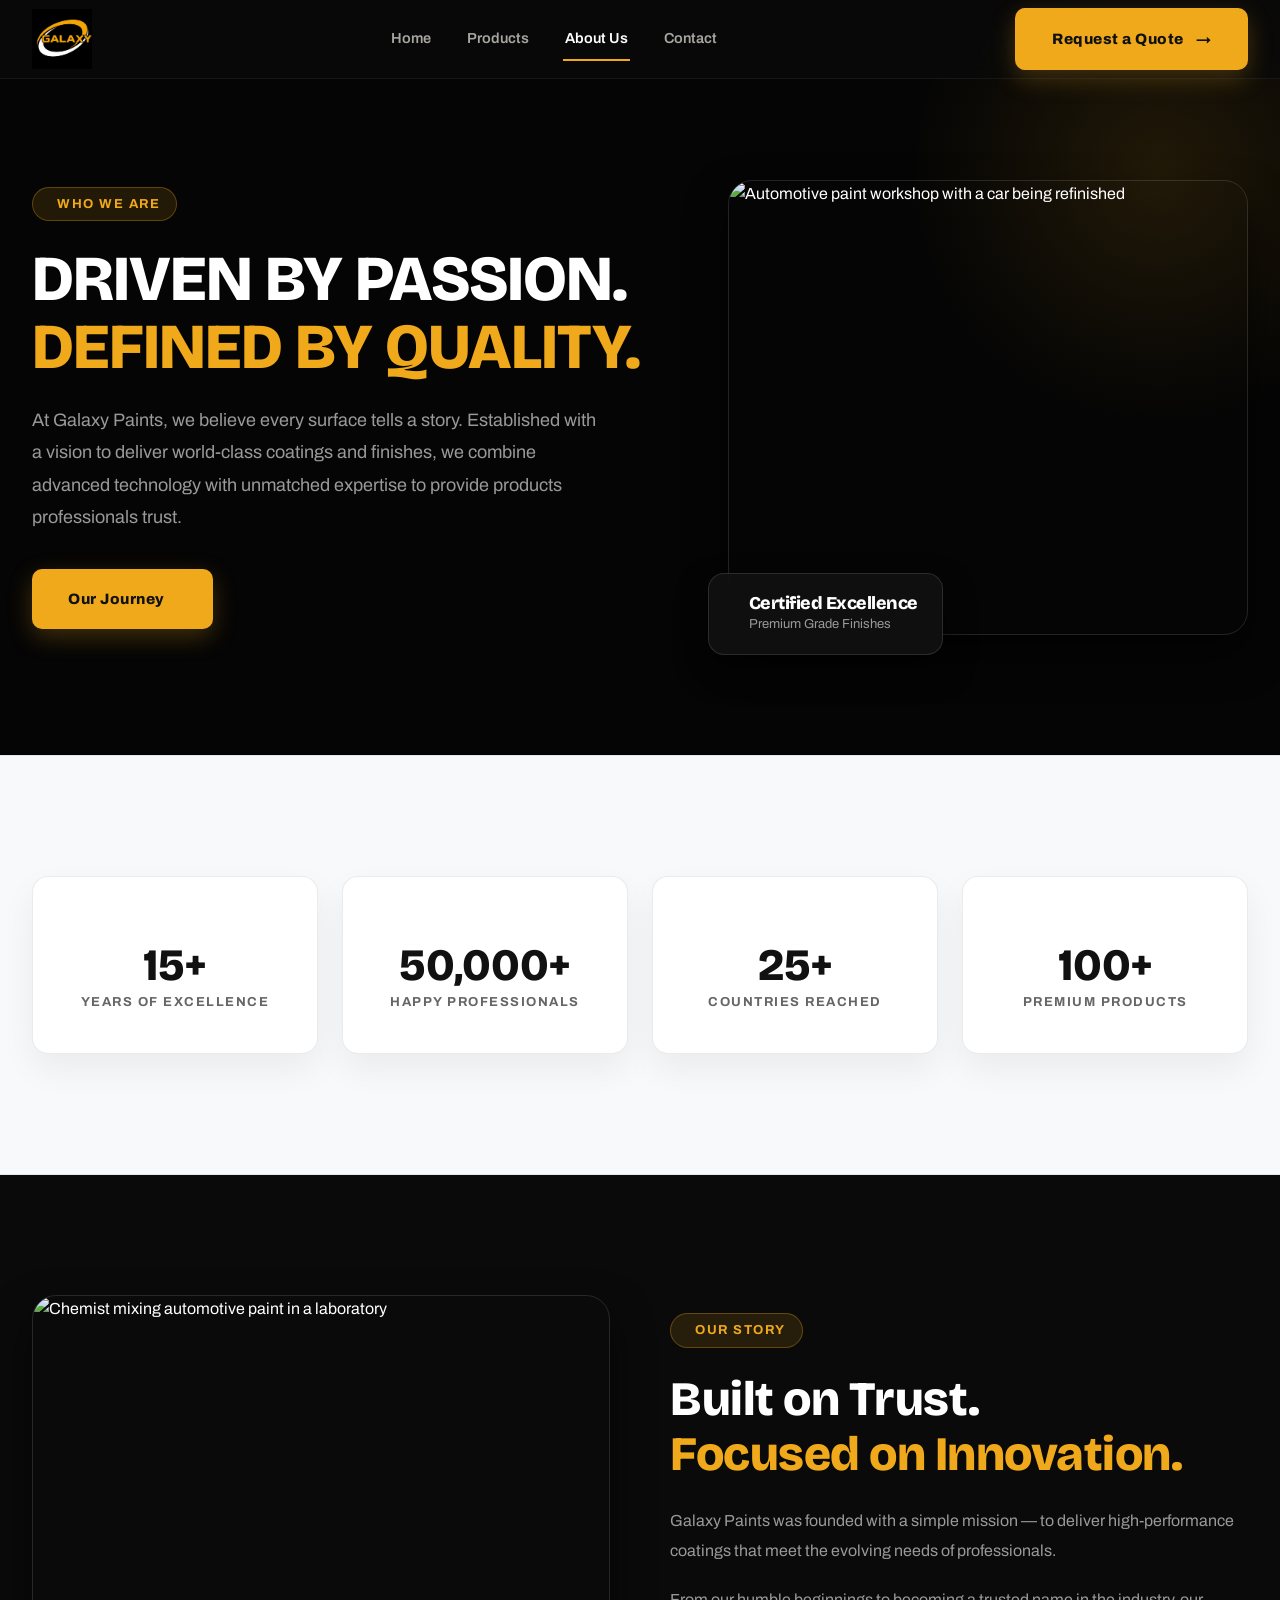
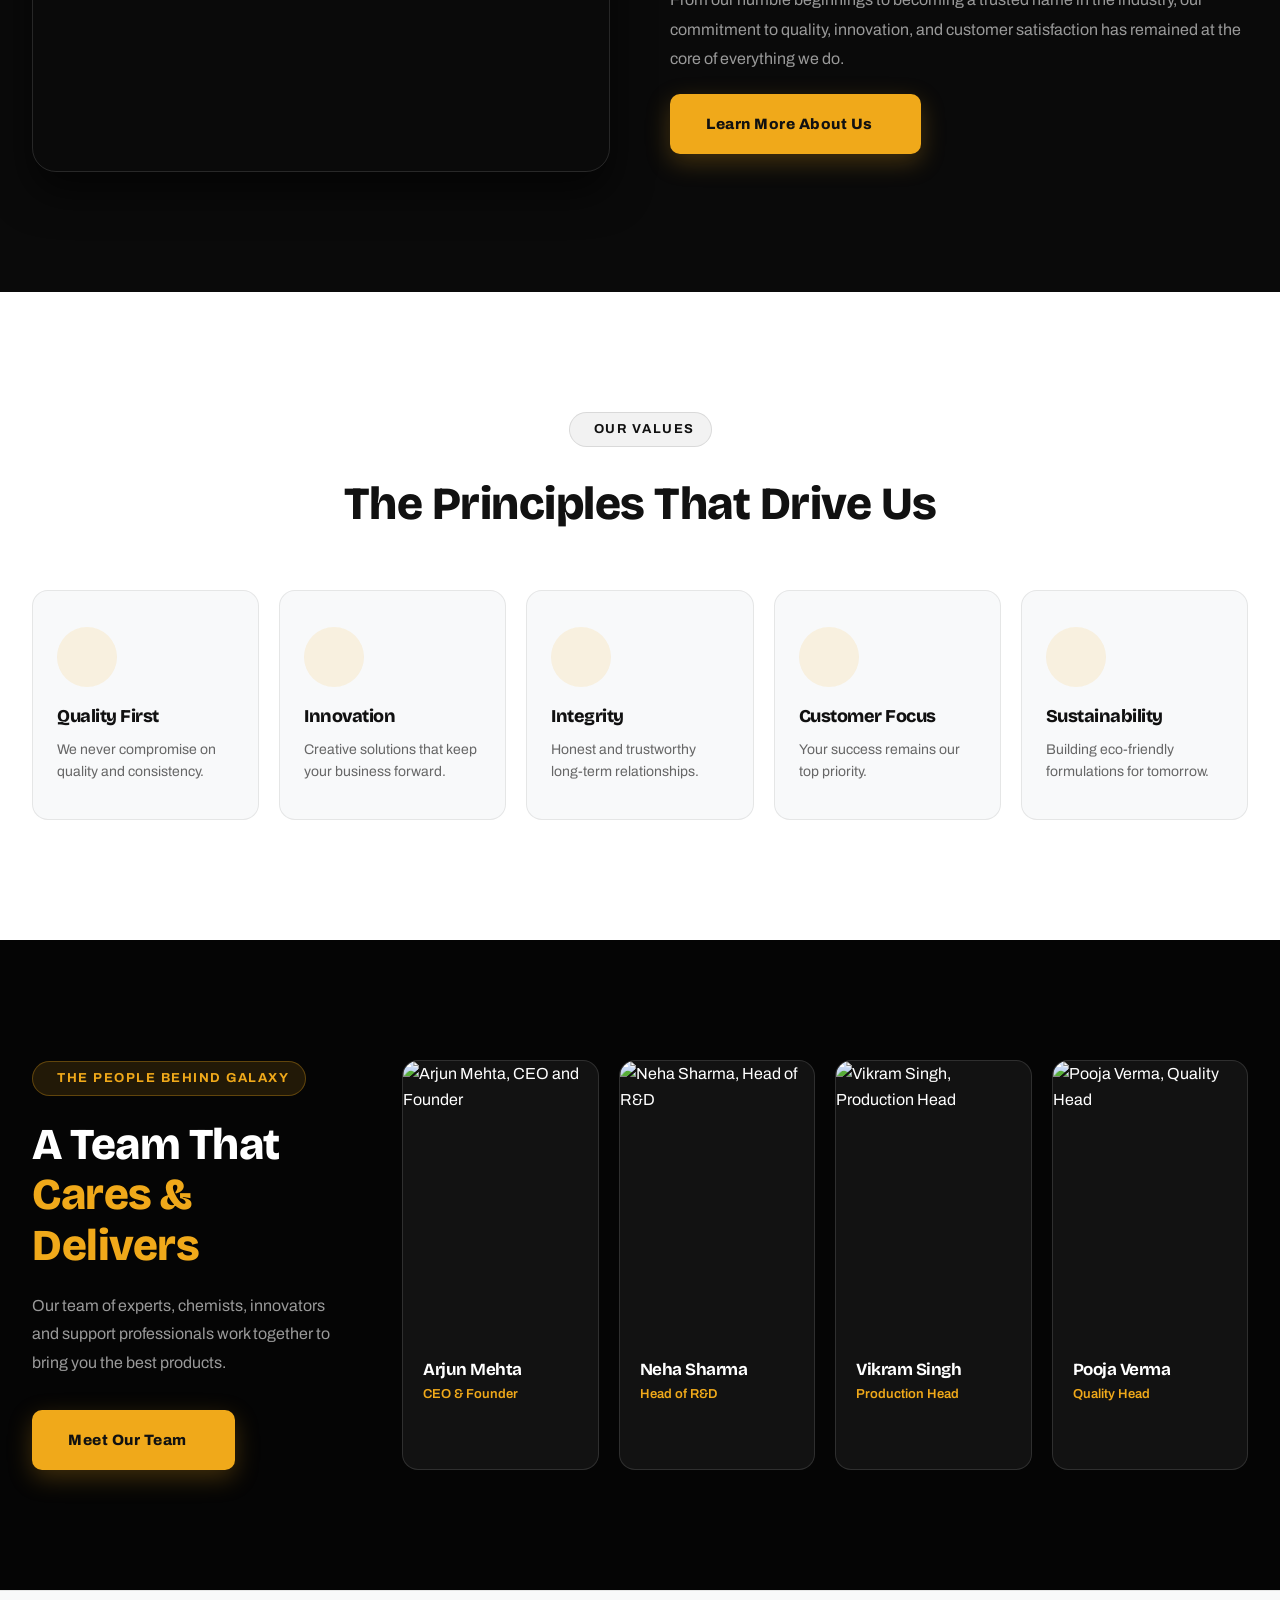
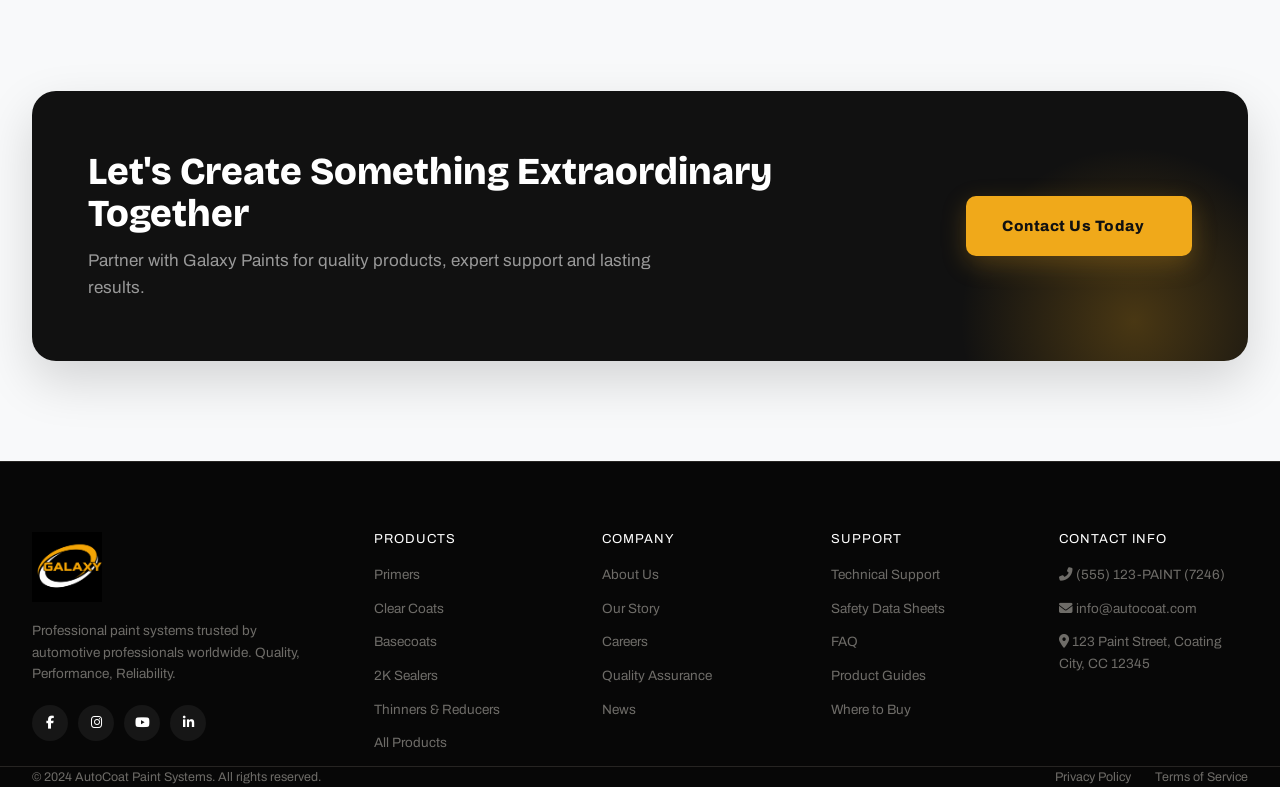
==== commit 5ed34dbd: "new update" ====
--- a/about.html
+++ b/about.html
@@ -13,440 +13,499 @@
 <link rel="stylesheet" href="style.css">
 <style>
   /* =========================================================
-     DESIGN TOKENS — High Contrast Black & White Alternating System
+     DESIGN TOKENS — High-End Alternating Black & White
   ========================================================== */
-  :root{
+  :root {
     --black: #050505;
-    --black-soft: #0d0d0d;
+    --black-alt: #0a0a0a;
     --black-card: #121212;
     --white: #ffffff;
-    --white-soft: #f8f9fa;
+    --white-alt: #f8f9fa;
     --white-card: #ffffff;
     --gold: #f0a91a;
     --gold-light: #ffcf5c;
-    --grey-dark: #222222;
+    --grey-dark: #111111;
     --grey-muted: #666666;
-    --grey: #a5a5a5;
-    --border-dark: rgba(255,255,255,.1);
-    --border-light: rgba(0,0,0,.08);
-    --radius: 18px;
+    --grey-light: #999999;
+    --border-dark: rgba(255, 255, 255, 0.12);
+    --border-light: rgba(0, 0, 0, 0.08);
+    --radius-lg: 24px;
+    --radius-md: 16px;
+    --radius-sm: 10px;
     --font-display: 'Bricolage Grotesque', sans-serif;
     --font-heavy: 'Archivo Black', sans-serif;
     --font-body: 'Archivo', sans-serif;
-  }
-
-  *{margin:0;padding:0;box-sizing:border-box;}
-  html{scroll-behavior:smooth;}
-  body{font-family:var(--font-body);background:var(--black);color:var(--white);line-height:1.6;overflow-x:hidden;}
-  img{max-width:100%;display:block;}
-  a{text-decoration:none;color:inherit;}
-  button{font-family:inherit;cursor:pointer;border:none;}
-  h1,h2,h3,h4{font-family:var(--font-display);}
-  .container{max-width:1280px;margin:0 auto;padding:0 48px;}
+    --shadow-dark: 0 20px 40px rgba(0,0,0,0.6);
+    --shadow-light: 0 15px 35px rgba(0,0,0,0.06);
+  }
+
+  * { margin: 0; padding: 0; box-sizing: border-box; }
+  html { scroll-behavior: smooth; }
+  body { font-family: var(--font-body); background: var(--black); color: var(--white); line-height: 1.6; overflow-x: hidden; }
+  img { max-width: 100%; display: block; }
+  a { text-decoration: none; color: inherit; }
+  button { font-family: inherit; cursor: pointer; border: none; }
+  h1, h2, h3, h4 { font-family: var(--font-display); }
+  .container { max-width: 1280px; margin: 0 auto; padding: 0 32px; }
 
   /* ===== ANIMATIONS ===== */
-  .fade-up{opacity:0;transform:translateY(42px);transition:opacity .9s cubic-bezier(.2,.7,.2,1), transform .9s cubic-bezier(.2,.7,.2,1);}
-  .fade-up.in-view{opacity:1;transform:translateY(0);}
-  .slide-left{opacity:0;transform:translateX(-60px);transition:opacity .9s cubic-bezier(.2,.7,.2,1), transform .9s cubic-bezier(.2,.7,.2,1);}
-  .slide-left.in-view{opacity:1;transform:translateX(0);}
-  .slide-right{opacity:0;transform:translateX(60px);transition:opacity .9s cubic-bezier(.2,.7,.2,1), transform .9s cubic-bezier(.2,.7,.2,1);}
-  .slide-right.in-view{opacity:1;transform:translateX(0);}
-  .zoom-in{opacity:0;transform:scale(.9);transition:opacity .8s ease, transform .8s ease;}
-  .zoom-in.in-view{opacity:1;transform:scale(1);}
-  .stagger > *{opacity:0;transform:translateY(30px);transition:opacity .65s ease, transform .65s ease;}
-  .stagger.in-view > *{opacity:1;transform:translateY(0);}
-  .stagger.in-view > *:nth-child(1){transition-delay:.04s;}
-  .stagger.in-view > *:nth-child(2){transition-delay:.11s;}
-  .stagger.in-view > *:nth-child(3){transition-delay:.18s;}
-  .stagger.in-view > *:nth-child(4){transition-delay:.25s;}
-  .stagger.in-view > *:nth-child(5){transition-delay:.32s;}
-
-  @media (prefers-reduced-motion: reduce){
-    *{animation-duration:.001s !important;transition:none !important;}
-    .fade-up,.slide-left,.slide-right,.zoom-in,.stagger > *{opacity:1 !important;transform:none !important;}
-  }
-
-  @keyframes floatPulse{
-    0%,100%{transform:translateY(0);}
-    50%{transform:translateY(-7px);}
-  }
-
-  /* ---------- BUTTONS & LABELS ---------- */
-  .section-label{
-    color:var(--gold);
-    font-size:.85rem;
-    font-weight:800;
-    letter-spacing:2px;
-    text-transform:uppercase;
-    display:block;
-    margin-bottom:16px;
-  }
-
-  .btn-primary{
-    display:inline-flex;
-    align-items:center;
-    gap:10px;
-    background:var(--gold);
-    color:#160f00;
-    padding:16px 32px;
-    border-radius:10px;
-    font-weight:700;
-    font-size:15px;
-    text-decoration:none;
-    transition:.3s cubic-bezier(.2,.8,.2,1);
-    box-shadow:0 4px 15px rgba(240,169,26,.2);
-  }
-  .btn-primary:hover{
-    transform:translateY(-3px);
-    background:var(--gold-light);
-    box-shadow:0 12px 28px rgba(240,169,26,.4);
-  }
-
-  .section-padding{padding:120px 0;}
+  .fade-up { opacity: 0; transform: translateY(40px); transition: opacity .8s cubic-bezier(.16,1,.3,1), transform .8s cubic-bezier(.16,1,.3,1); }
+  .fade-up.in-view { opacity: 1; transform: translateY(0); }
+  .slide-left { opacity: 0; transform: translateX(-50px); transition: opacity .8s cubic-bezier(.16,1,.3,1), transform .8s cubic-bezier(.16,1,.3,1); }
+  .slide-left.in-view { opacity: 1; transform: translateX(0); }
+  .slide-right { opacity: 0; transform: translateX(50px); transition: opacity .8s cubic-bezier(.16,1,.3,1), transform .8s cubic-bezier(.16,1,.3,1); }
+  .slide-right.in-view { opacity: 1; transform: translateX(0); }
+  .zoom-in { opacity: 0; transform: scale(.92); transition: opacity .8s ease, transform .8s ease; }
+  .zoom-in.in-view { opacity: 1; transform: scale(1); }
+  .stagger > * { opacity: 0; transform: translateY(30px); transition: opacity .6s ease, transform .6s ease; }
+  .stagger.in-view > * { opacity: 1; transform: translateY(0); }
+  .stagger.in-view > *:nth-child(1) { transition-delay: .05s; }
+  .stagger.in-view > *:nth-child(2) { transition-delay: .12s; }
+  .stagger.in-view > *:nth-child(3) { transition-delay: .19s; }
+  .stagger.in-view > *:nth-child(4) { transition-delay: .26s; }
+  .stagger.in-view > *:nth-child(5) { transition-delay: .33s; }
+
+  @media (prefers-reduced-motion: reduce) {
+    * { animation-duration: .001s !important; transition: none !important; }
+    .fade-up, .slide-left, .slide-right, .zoom-in, .stagger > * { opacity: 1 !important; transform: none !important; }
+  }
+
+  @keyframes floatPulse {
+    0%, 100% { transform: translateY(0); }
+    50% { transform: translateY(-8px); }
+  }
+
+  /* ---------- BUTTONS & BADGES ---------- */
+  .badge-pill {
+    display: inline-flex;
+    align-items: center;
+    gap: 8px;
+    background: rgba(240, 169, 26, 0.12);
+    border: 1px solid rgba(240, 169, 26, 0.3);
+    color: var(--gold);
+    padding: 6px 16px;
+    border-radius: 50px;
+    font-size: 13px;
+    font-weight: 700;
+    letter-spacing: 1.5px;
+    text-transform: uppercase;
+    margin-bottom: 24px;
+  }
+  .badge-pill.dark-pill {
+    background: rgba(0, 0, 0, 0.05);
+    border-color: rgba(0, 0, 0, 0.1);
+    color: var(--grey-dark);
+  }
+
+  .btn-primary {
+    display: inline-flex;
+    align-items: center;
+    justify-content: center;
+    gap: 12px;
+    background: var(--gold);
+    color: #111111;
+    padding: 18px 36px;
+    border-radius: var(--radius-sm);
+    font-weight: 800;
+    font-size: 15px;
+    letter-spacing: 0.5px;
+    transition: all .3s cubic-bezier(.16,1,.3,1);
+    box-shadow: 0 8px 24px rgba(240, 169, 26, 0.25);
+  }
+  .btn-primary:hover {
+    transform: translateY(-3px);
+    background: var(--gold-light);
+    box-shadow: 0 14px 30px rgba(240, 169, 26, 0.4);
+  }
+
+  .section-padding { padding: 120px 0; }
 
   /* =========================================================
-     ALTERNATING BG SCHEME:
-     1. HERO: Black
-     2. STATS: White
-     3. STORY: Black
-     4. VALUES: White
-     5. TEAM: Black
-     6. CTA: White
+     ALTERNATING BG SYSTEM
   ========================================================== */
 
   /* ---------- SECTION 1: HERO (BLACK) ---------- */
-  .hero-section{
-    background:var(--black);
-    color:var(--white);
-    padding-top:160px;
-    padding-bottom:120px;
-  }
-  .about-grid{
-    display:grid;
-    grid-template-columns:1fr 1.1fr;
-    gap:60px;
-    align-items:center;
-  }
-  .about-content h1{
-    font-size:clamp(36px,5.5vw,64px);
-    font-weight:800;
-    line-height:1.08;
-    margin-bottom:25px;
-    text-transform:uppercase;
-  }
-  .about-content h1 span{
-    color:var(--gold);
-    display:block;
-  }
-  .about-content p{
-    color:var(--grey);
-    line-height:1.9;
-    margin-bottom:32px;
-    font-size:16.5px;
-  }
-  .about-image{
-    border-radius:var(--radius);
-    overflow:hidden;
-    border:1px solid var(--border-dark);
-    box-shadow:0 20px 40px rgba(0,0,0,.5);
-  }
-  .about-image img{
-    width:100%;height:100%;object-fit:cover;
-    aspect-ratio:4/3.2;
-    transition:transform .8s ease;
-  }
-  .about-image:hover img{transform:scale(1.05);}
+  .hero-section {
+    background: var(--black);
+    color: var(--white);
+    padding-top: 180px;
+    padding-bottom: 120px;
+    position: relative;
+    overflow: hidden;
+  }
+  .hero-section::before {
+    content: "";
+    position: absolute;
+    top: -10%;
+    right: -10%;
+    width: 500px;
+    height: 500px;
+    background: radial-gradient(circle, rgba(240, 169, 26, 0.12) 0%, transparent 70%);
+    pointer-events: none;
+  }
+  .hero-grid {
+    display: grid;
+    grid-template-columns: 1.1fr 0.9fr;
+    gap: 60px;
+    align-items: center;
+  }
+  .hero-content h1 {
+    font-size: clamp(40px, 5vw, 68px);
+    font-weight: 800;
+    line-height: 1.05;
+    margin-bottom: 24px;
+    letter-spacing: -1px;
+    text-transform: uppercase;
+  }
+  .hero-content h1 span {
+    color: var(--gold);
+    display: block;
+  }
+  .hero-content p {
+    color: var(--grey-light);
+    line-height: 1.8;
+    margin-bottom: 36px;
+    font-size: 18px;
+    max-width: 90%;
+  }
+  .hero-actions {
+    display: flex;
+    align-items: center;
+    gap: 20px;
+    flex-wrap: wrap;
+  }
+  .hero-image-wrapper {
+    position: relative;
+  }
+  .hero-image {
+    border-radius: var(--radius-lg);
+    overflow: hidden;
+    border: 1px solid var(--border-dark);
+    box-shadow: var(--shadow-dark);
+  }
+  .hero-image img {
+    width: 100%;
+    height: 100%;
+    object-fit: cover;
+    aspect-ratio: 4/3.5;
+    transition: transform .8s ease;
+  }
+  .hero-image:hover img { transform: scale(1.05); }
+  
+  .floating-badge {
+    position: absolute;
+    bottom: -20px;
+    left: -20px;
+    background: rgba(18, 18, 18, 0.85);
+    backdrop-filter: blur(12px);
+    border: 1px solid var(--border-dark);
+    padding: 20px 24px;
+    border-radius: var(--radius-md);
+    display: flex;
+    align-items: center;
+    gap: 16px;
+    box-shadow: 0 15px 30px rgba(0,0,0,0.5);
+  }
+  .floating-badge i { font-size: 2rem; color: var(--gold); }
+  .floating-badge h4 { font-size: 18px; font-weight: 800; color: var(--white); }
+  .floating-badge p { font-size: 13px; color: var(--grey-light); margin: 0; }
 
   /* ---------- SECTION 2: STATS (WHITE) ---------- */
-  .stats-section{
-    background:var(--white-soft);
-    color:var(--grey-dark);
-    border-top:1px solid var(--border-light);
-    border-bottom:1px solid var(--border-light);
-  }
-  .stats-grid{
-    display:grid;
-    grid-template-columns:repeat(4,1fr);
-    gap:24px;
-  }
-  .stat-card{
-    background:var(--white-card);
-    border:1px solid var(--border-light);
-    border-radius:var(--radius);
-    padding:40px 30px;
-    text-align:center;
-    transition:.35s;
-    box-shadow:0 10px 30px rgba(0,0,0,.03);
-  }
-  .stat-card:hover{
-    transform:translateY(-8px);
-    border-color:var(--gold);
-    box-shadow:0 15px 35px rgba(0,0,0,.08);
-  }
-  .stat-card i{
-    color:var(--gold);
-    font-size:2.2rem;
-    display:inline-block;
-    animation:floatPulse 3.6s ease-in-out infinite;
-  }
-  .stat-card h3{
-    font-size:2.4rem;
-    margin:14px 0 6px;
-    font-weight:800;
-    color:var(--grey-dark);
-  }
-  .stat-card p{
-    color:var(--grey-muted);
-    font-size:13px;
-    text-transform:uppercase;
-    letter-spacing:1px;
-    font-weight:600;
+  .stats-section {
+    background: var(--white-alt);
+    color: var(--grey-dark);
+    border-top: 1px solid var(--border-light);
+    border-bottom: 1px solid var(--border-light);
+  }
+  .stats-grid {
+    display: grid;
+    grid-template-columns: repeat(4, 1fr);
+    gap: 24px;
+  }
+  .stat-card {
+    background: var(--white-card);
+    border: 1px solid var(--border-light);
+    border-radius: var(--radius-md);
+    padding: 40px 28px;
+    text-align: center;
+    transition: all .35s ease;
+    box-shadow: var(--shadow-light);
+  }
+  .stat-card:hover {
+    transform: translateY(-8px);
+    border-color: var(--gold);
+    box-shadow: 0 20px 40px rgba(0,0,0,0.08);
+  }
+  .stat-card i {
+    color: var(--gold);
+    font-size: 2.5rem;
+    display: inline-block;
+    margin-bottom: 12px;
+    animation: floatPulse 3.6s ease-in-out infinite;
+  }
+  .stat-card h3 {
+    font-size: 2.8rem;
+    margin-bottom: 4px;
+    font-weight: 800;
+    color: var(--grey-dark);
+    line-height: 1;
+  }
+  .stat-card p {
+    color: var(--grey-muted);
+    font-size: 13px;
+    text-transform: uppercase;
+    letter-spacing: 1.5px;
+    font-weight: 700;
   }
 
   /* ---------- SECTION 3: STORY (BLACK) ---------- */
-  .story-section{
-    background:var(--black-soft);
-    color:var(--white);
-  }
-  .story-grid{
-    display:grid;
-    grid-template-columns:1fr 1fr;
-    gap:60px;
-    align-items:center;
-  }
-  .story-image{
-    border-radius:var(--radius);
-    overflow:hidden;
-    border:1px solid var(--border-dark);
-    box-shadow:0 20px 40px rgba(0,0,0,.6);
-  }
-  .story-image img{
-    width:100%;height:100%;object-fit:cover;
-    aspect-ratio:4/3.3;
-    transition:transform .8s ease;
-  }
-  .story-image:hover img{transform:scale(1.05);}
-  .story-content h2{
-    font-size:clamp(30px,3.8vw,48px);
-    line-height:1.15;
-    margin-bottom:24px;
-    font-weight:800;
-  }
-  .story-content h2 span{
-    color:var(--gold);
-    display:block;
-  }
-  .story-content p{
-    color:var(--grey);
-    line-height:1.85;
-    margin-bottom:20px;
-    font-size:16px;
+  .story-section {
+    background: var(--black-alt);
+    color: var(--white);
+    position: relative;
+  }
+  .story-grid {
+    display: grid;
+    grid-template-columns: 1fr 1fr;
+    gap: 60px;
+    align-items: center;
+  }
+  .story-image {
+    border-radius: var(--radius-lg);
+    overflow: hidden;
+    border: 1px solid var(--border-dark);
+    box-shadow: var(--shadow-dark);
+  }
+  .story-image img {
+    width: 100%;
+    height: 100%;
+    object-fit: cover;
+    aspect-ratio: 4/3.3;
+    transition: transform .8s ease;
+  }
+  .story-image:hover img { transform: scale(1.05); }
+  .story-content h2 {
+    font-size: clamp(32px, 4vw, 48px);
+    line-height: 1.15;
+    margin-bottom: 24px;
+    font-weight: 800;
+  }
+  .story-content h2 span {
+    color: var(--gold);
+    display: block;
+  }
+  .story-content p {
+    color: var(--grey-light);
+    line-height: 1.85;
+    margin-bottom: 20px;
+    font-size: 16px;
   }
 
   /* ---------- SECTION 4: VALUES (WHITE) ---------- */
-  .values-section{
-    background:var(--white);
-    color:var(--grey-dark);
-  }
-  .section-heading{
-    text-align:center;
-    margin-bottom:60px;
-    max-width:640px;
-    margin-left:auto;
-    margin-right:auto;
-  }
-  .section-heading span{
-    color:var(--gold);
-    font-weight:800;
-    font-size:13px;
-    letter-spacing:2.5px;
-    text-transform:uppercase;
-  }
-  .section-heading h2{
-    margin-top:12px;
-    font-size:clamp(30px,3.6vw,44px);
-    font-weight:800;
-    color:var(--grey-dark);
-  }
-  .values-grid{
-    display:grid;
-    grid-template-columns:repeat(5,1fr);
-    gap:20px;
-  }
-  .value-card{
-    background:var(--white-soft);
-    border:1px solid var(--border-light);
-    border-radius:var(--radius);
-    padding:36px 24px;
-    transition:.35s;
-  }
-  .value-card:hover{
-    transform:translateY(-8px);
-    border-color:var(--gold);
-    box-shadow:0 12px 30px rgba(0,0,0,.06);
-  }
-  .value-card i{
-    color:var(--gold);
-    font-size:2rem;
-    width:56px;height:56px;
-    border-radius:50%;
-    background:rgba(240,169,26,.15);
-    display:flex;align-items:center;justify-content:center;
-    animation:floatPulse 3.8s ease-in-out infinite;
-  }
-  .value-card h4{
-    margin:22px 0 10px;
-    font-size:17px;
-    font-weight:700;
-    color:var(--grey-dark);
-  }
-  .value-card p{
-    color:var(--grey-muted);
-    font-size:14px;
-    line-height:1.6;
+  .values-section {
+    background: var(--white);
+    color: var(--grey-dark);
+  }
+  .section-heading {
+    text-align: center;
+    margin-bottom: 60px;
+    max-width: 640px;
+    margin-left: auto;
+    margin-right: auto;
+  }
+  .section-heading h2 {
+    margin-top: 8px;
+    font-size: clamp(32px, 3.8vw, 46px);
+    font-weight: 800;
+    color: var(--grey-dark);
+  }
+  .values-grid {
+    display: grid;
+    grid-template-columns: repeat(5, 1fr);
+    gap: 20px;
+  }
+  .value-card {
+    background: var(--white-alt);
+    border: 1px solid var(--border-light);
+    border-radius: var(--radius-md);
+    padding: 36px 24px;
+    transition: all .35s ease;
+  }
+  .value-card:hover {
+    transform: translateY(-8px);
+    border-color: var(--gold);
+    box-shadow: 0 15px 35px rgba(0,0,0,0.06);
+    background: var(--white);
+  }
+  .value-card i {
+    color: var(--gold);
+    font-size: 2rem;
+    width: 60px;
+    height: 60px;
+    border-radius: 50%;
+    background: rgba(240, 169, 26, 0.12);
+    display: flex;
+    align-items: center;
+    justify-content: center;
+    margin-bottom: 20px;
+    animation: floatPulse 3.8s ease-in-out infinite;
+  }
+  .value-card h4 {
+    margin-bottom: 12px;
+    font-size: 18px;
+    font-weight: 800;
+    color: var(--grey-dark);
+  }
+  .value-card p {
+    color: var(--grey-muted);
+    font-size: 14px;
+    line-height: 1.6;
   }
 
   /* ---------- SECTION 5: TEAM (BLACK) ---------- */
-  .team-section{
-    background:var(--black);
-    color:var(--white);
-  }
-  .team-layout{
-    display:grid;
-    grid-template-columns:320px 1fr;
-    gap:50px;
-  }
-  .team-intro h2{
-    font-size:clamp(28px,3.4vw,42px);
-    margin-bottom:20px;
-    font-weight:800;
-    line-height:1.2;
-  }
-  .team-intro h2 span{
-    color:var(--gold);
-    display:block;
-  }
-  .team-intro p{
-    color:var(--grey);
-    margin-bottom:30px;
-    line-height:1.8;
-  }
-  .team-grid{
-    display:grid;
-    grid-template-columns:repeat(4,1fr);
-    gap:20px;
-  }
-  .team-card{
-    background:var(--black-card);
-    border:1px solid var(--border-dark);
-    border-radius:var(--radius);
-    overflow:hidden;
-    transition:.35s;
-  }
-  .team-card:hover{
-    transform:translateY(-8px);
-    border-color:var(--gold);
-  }
-  .team-card img{
-    width:100%;
-    height:280px;
-    object-fit:cover;
-    transition:transform .6s ease;
-  }
-  .team-card:hover img{transform:scale(1.08);}
-  .team-card h4{
-    padding:20px 20px 4px;
-    font-size:16px;
-    font-weight:700;
-  }
-  .team-card span{
-    color:var(--gold);
-    display:block;
-    padding:0 20px 20px;
-    font-size:13px;
-    font-weight:600;
+  .team-section {
+    background: var(--black);
+    color: var(--white);
+  }
+  .team-layout {
+    display: grid;
+    grid-template-columns: 320px 1fr;
+    gap: 50px;
+  }
+  .team-intro h2 {
+    font-size: clamp(30px, 3.5vw, 44px);
+    margin-bottom: 20px;
+    font-weight: 800;
+    line-height: 1.15;
+  }
+  .team-intro h2 span {
+    color: var(--gold);
+    display: block;
+  }
+  .team-intro p {
+    color: var(--grey-light);
+    margin-bottom: 32px;
+    line-height: 1.8;
+  }
+  .team-grid {
+    display: grid;
+    grid-template-columns: repeat(4, 1fr);
+    gap: 20px;
+  }
+  .team-card {
+    background: var(--black-card);
+    border: 1px solid var(--border-dark);
+    border-radius: var(--radius-md);
+    overflow: hidden;
+    transition: all .35s ease;
+  }
+  .team-card:hover {
+    transform: translateY(-8px);
+    border-color: var(--gold);
+  }
+  .team-card img {
+    width: 100%;
+    height: 280px;
+    object-fit: cover;
+    transition: transform .6s ease;
+  }
+  .team-card:hover img { transform: scale(1.08); }
+  .team-card h4 {
+    padding: 20px 20px 4px;
+    font-size: 17px;
+    font-weight: 700;
+  }
+  .team-card span {
+    color: var(--gold);
+    display: block;
+    padding: 0 20px 20px;
+    font-size: 13px;
+    font-weight: 600;
   }
 
   /* ---------- SECTION 6: CTA (WHITE) ---------- */
-  .cta-section{
-    background:var(--white-soft);
-    padding:100px 0;
-    border-top:1px solid var(--border-light);
-  }
-  .cta-box{
-    position:relative;
-    background:var(--grey-dark);
-    color:var(--white);
-    border-radius:24px;
-    padding:60px 48px;
-    display:flex;
-    justify-content:space-between;
-    align-items:center;
-    gap:30px;
-    overflow:hidden;
-    box-shadow:0 20px 40px rgba(0,0,0,.15);
-  }
-  .cta-box::before{
-    content:"";
-    position:absolute;
-    inset:auto -5% -50% auto;
-    width:320px;height:320px;border-radius:50%;
-    background:radial-gradient(circle, rgba(240,169,26,.3), transparent 70%);
-    pointer-events:none;
-  }
-  .cta-box h3{
-    font-size:clamp(24px,2.8vw,36px);
-    margin-bottom:12px;
-    font-weight:800;
-    position:relative;
-  }
-  .cta-box p{
-    color:var(--grey);
-    position:relative;
-    font-size:16px;
-    max-width:540px;
-  }
-  .cta-box a{position:relative;flex:0 0 auto;}
+  .cta-section {
+    background: var(--white-alt);
+    padding: 100px 0;
+    border-top: 1px solid var(--border-light);
+  }
+  .cta-box {
+    position: relative;
+    background: var(--grey-dark);
+    color: var(--white);
+    border-radius: var(--radius-lg);
+    padding: 60px 56px;
+    display: flex;
+    justify-content: space-between;
+    align-items: center;
+    gap: 40px;
+    overflow: hidden;
+    box-shadow: 0 20px 50px rgba(0,0,0,0.15);
+  }
+  .cta-box::before {
+    content: "";
+    position: absolute;
+    inset: auto -5% -50% auto;
+    width: 350px;
+    height: 350px;
+    border-radius: 50%;
+    background: radial-gradient(circle, rgba(240, 169, 26, 0.25), transparent 70%);
+    pointer-events: none;
+  }
+  .cta-box h3 {
+    font-size: clamp(26px, 3vw, 38px);
+    margin-bottom: 12px;
+    font-weight: 800;
+  }
+  .cta-box p {
+    color: var(--grey-light);
+    font-size: 17px;
+    max-width: 580px;
+  }
+  .cta-box a { position: relative; flex: 0 0 auto; z-index: 2; }
 
   /* ---------- BACK TO TOP ---------- */
-  .back-to-top{
-    position:fixed;bottom:26px;right:26px;width:48px;height:48px;border-radius:50%;
-    background:var(--gold);color:#160f00;display:flex;align-items:center;justify-content:center;
-    font-size:20px;cursor:pointer;opacity:0;visibility:hidden;transition:.3s;z-index:200;
-    box-shadow:0 8px 20px rgba(0,0,0,.3);
-  }
-  .back-to-top.show{opacity:1;visibility:visible;}
-  .back-to-top:hover{background:var(--gold-light);transform:translateY(-3px);}
+  .back-to-top {
+    position: fixed;
+    bottom: 30px;
+    right: 30px;
+    width: 50px;
+    height: 50px;
+    border-radius: 50%;
+    background: var(--gold);
+    color: #111111;
+    display: flex;
+    align-items: center;
+    justify-content: center;
+    font-size: 20px;
+    cursor: pointer;
+    opacity: 0;
+    visibility: hidden;
+    transition: all .3s ease;
+    z-index: 200;
+    box-shadow: 0 8px 20px rgba(0,0,0,0.3);
+  }
+  .back-to-top.show { opacity: 1; visibility: visible; }
+  .back-to-top:hover { background: var(--gold-light); transform: translateY(-3px); }
 
   /* ---------- RESPONSIVE MEDIA QUERIES ---------- */
-  @media(max-width:1100px){
-    .values-grid{grid-template-columns:repeat(3,1fr);}
-  }
-  @media(max-width:991px){
-    .container{padding:0 28px;}
-    .section-padding{padding:80px 0;}
-    .hero-section{padding-top:120px;padding-bottom:80px;}
-
-    .about-grid, .story-grid, .team-layout{
-      grid-template-columns:1fr;
-    }
-    .about-content h1{font-size:2.8rem;}
-    .story-content h2, .team-intro h2, .section-heading h2{font-size:2.2rem;}
-    .stats-grid, .values-grid, .team-grid{grid-template-columns:repeat(2,1fr);}
-
-    .cta-box{
-      flex-direction:column;
-      gap:30px;
-      text-align:center;
-      padding:40px 28px;
-    }
-  }
-
-  @media(max-width:576px){
-    .container{padding:0 20px;}
-    .stats-grid, .values-grid, .team-grid{grid-template-columns:1fr;}
-    .about-content h1{font-size:2.2rem;}
-    .team-card img{height:240px;}
+  @media(max-width: 1200px) {
+    .values-grid { grid-template-columns: repeat(3, 1fr); }
+    .team-layout { grid-template-columns: 1fr; }
+  }
+  @media(max-width: 991px) {
+    .container { padding: 0 24px; }
+    .section-padding { padding: 80px 0; }
+    .hero-section { padding-top: 140px; padding-bottom: 80px; }
+    .hero-grid, .story-grid { grid-template-columns: 1fr; gap: 40px; }
+    .stats-grid, .team-grid { grid-template-columns: repeat(2, 1fr); }
+    .cta-box { flex-direction: column; text-align: center; padding: 48px 32px; gap: 24px; }
+    .floating-badge { bottom: 10px; left: 10px; }
+  }
+  @media(max-width: 640px) {
+    .stats-grid, .values-grid, .team-grid { grid-template-columns: 1fr; }
+    .hero-content h1 { font-size: 2.2rem; }
+    .team-card img { height: 260px; }
   }
 </style>
 </head>
@@ -459,19 +518,30 @@
     <!-- SECTION 1: HERO (BLACK BACKGROUND) -->
     <section class="hero-section">
         <div class="container">
-            <div class="about-grid">
-
-                <div class="about-content slide-left">
-                    <span class="section-label">WHO WE ARE</span>
+            <div class="hero-grid">
+
+                <div class="hero-content slide-left">
+                    <span class="badge-pill"><i class="ri-shield-star-line"></i> WHO WE ARE</span>
                     <h1>Driven by Passion. <span>Defined by Quality.</span></h1>
                     <p>At Galaxy Paints, we believe every surface tells a story. Established with a vision to deliver world-class coatings and finishes, we combine advanced technology with unmatched expertise to provide products professionals trust.</p>
-                    <a href="#" class="btn-primary">
-                        Our Journey <i class="ri-arrow-right-line"></i>
-                    </a>
-                </div>
-
-                <div class="about-image slide-right">
-                    <img src="https://images.unsplash.com/photo-1580273916550-e323be2ae537?w=1000&q=80&auto=format&fit=crop" alt="Automotive paint workshop with a car being refinished">
+                    <div class="hero-actions">
+                        <a href="#" class="btn-primary">
+                            Our Journey <i class="ri-arrow-right-line"></i>
+                        </a>
+                    </div>
+                </div>
+
+                <div class="hero-image-wrapper slide-right">
+                    <div class="hero-image">
+                        <img src="https://images.unsplash.com/photo-1580273916550-e323be2ae537?w=1000&q=80&auto=format&fit=crop" alt="Automotive paint workshop with a car being refinished">
+                    </div>
+                    <div class="floating-badge">
+                        <i class="ri-award-fill"></i>
+                        <div>
+                            <h4>Certified Excellence</h4>
+                            <p>Premium Grade Finishes</p>
+                        </div>
+                    </div>
                 </div>
 
             </div>
@@ -521,12 +591,12 @@
                 </div>
 
                 <div class="story-content slide-right">
-                    <span class="section-label">OUR STORY</span>
+                    <span class="badge-pill"><i class="ri-history-line"></i> OUR STORY</span>
                     <h2>Built on Trust. <span>Focused on Innovation.</span></h2>
                     <p>Galaxy Paints was founded with a simple mission — to deliver high-performance coatings that meet the evolving needs of professionals.</p>
                     <p>From our humble beginnings to becoming a trusted name in the industry, our commitment to quality, innovation, and customer satisfaction has remained at the core of everything we do.</p>
                     <a href="#" class="btn-primary">
-                        Learn More About Us
+                        Learn More About Us <i class="ri-arrow-right-line"></i>
                     </a>
                 </div>
 
@@ -539,7 +609,7 @@
         <div class="container">
 
             <div class="section-heading fade-up">
-                <span>OUR VALUES</span>
+                <span class="badge-pill dark-pill"><i class="ri-coreos-line"></i> OUR VALUES</span>
                 <h2>The Principles That Drive Us</h2>
             </div>
 
@@ -586,11 +656,11 @@
             <div class="team-layout">
 
                 <div class="team-intro fade-up">
-                    <span class="section-label">THE PEOPLE BEHIND GALAXY</span>
+                    <span class="badge-pill"><i class="ri-user-star-line"></i> THE PEOPLE BEHIND GALAXY</span>
                     <h2>A Team That <span>Cares &amp; Delivers</span></h2>
                     <p>Our team of experts, chemists, innovators and support professionals work together to bring you the best products.</p>
                     <a href="#" class="btn-primary">
-                        Meet Our Team
+                        Meet Our Team <i class="ri-arrow-right-line"></i>
                     </a>
                 </div>
 
@@ -637,7 +707,7 @@
                 </div>
 
                 <a href="#contact" class="btn-primary">
-                    Contact Us Today
+                    Contact Us Today <i class="ri-mail-send-line"></i>
                 </a>
 
             </div>
@@ -661,10 +731,10 @@
         observer.unobserve(entry.target);
       }
     });
-  }, { threshold: 0.15 });
+  }, { threshold: 0.12 });
   revealEls.forEach(el => observer.observe(el));
 
-  // Hero reveals immediately on load
+  // Trigger animations on load for hero elements
   window.addEventListener('load', () => {
     document.querySelectorAll('.hero-section .slide-left, .hero-section .slide-right').forEach(el => el.classList.add('in-view'));
   });
